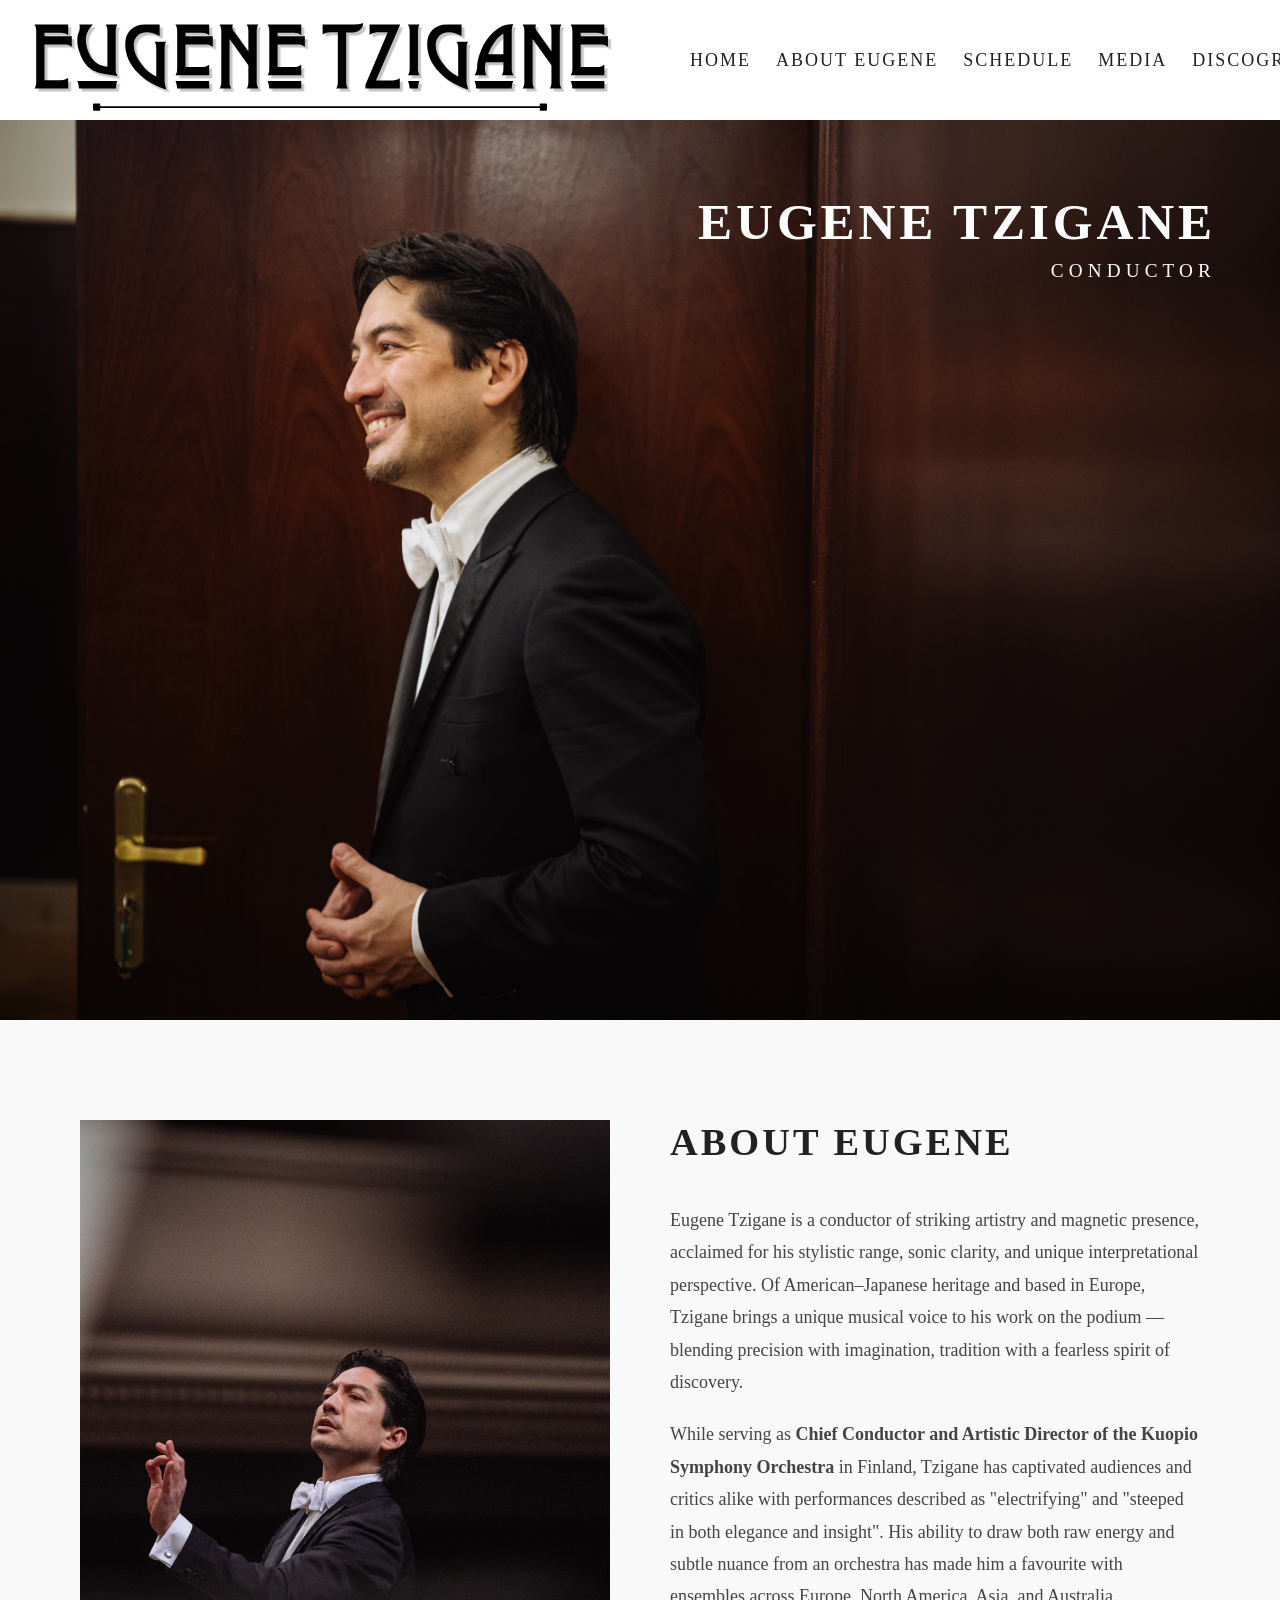
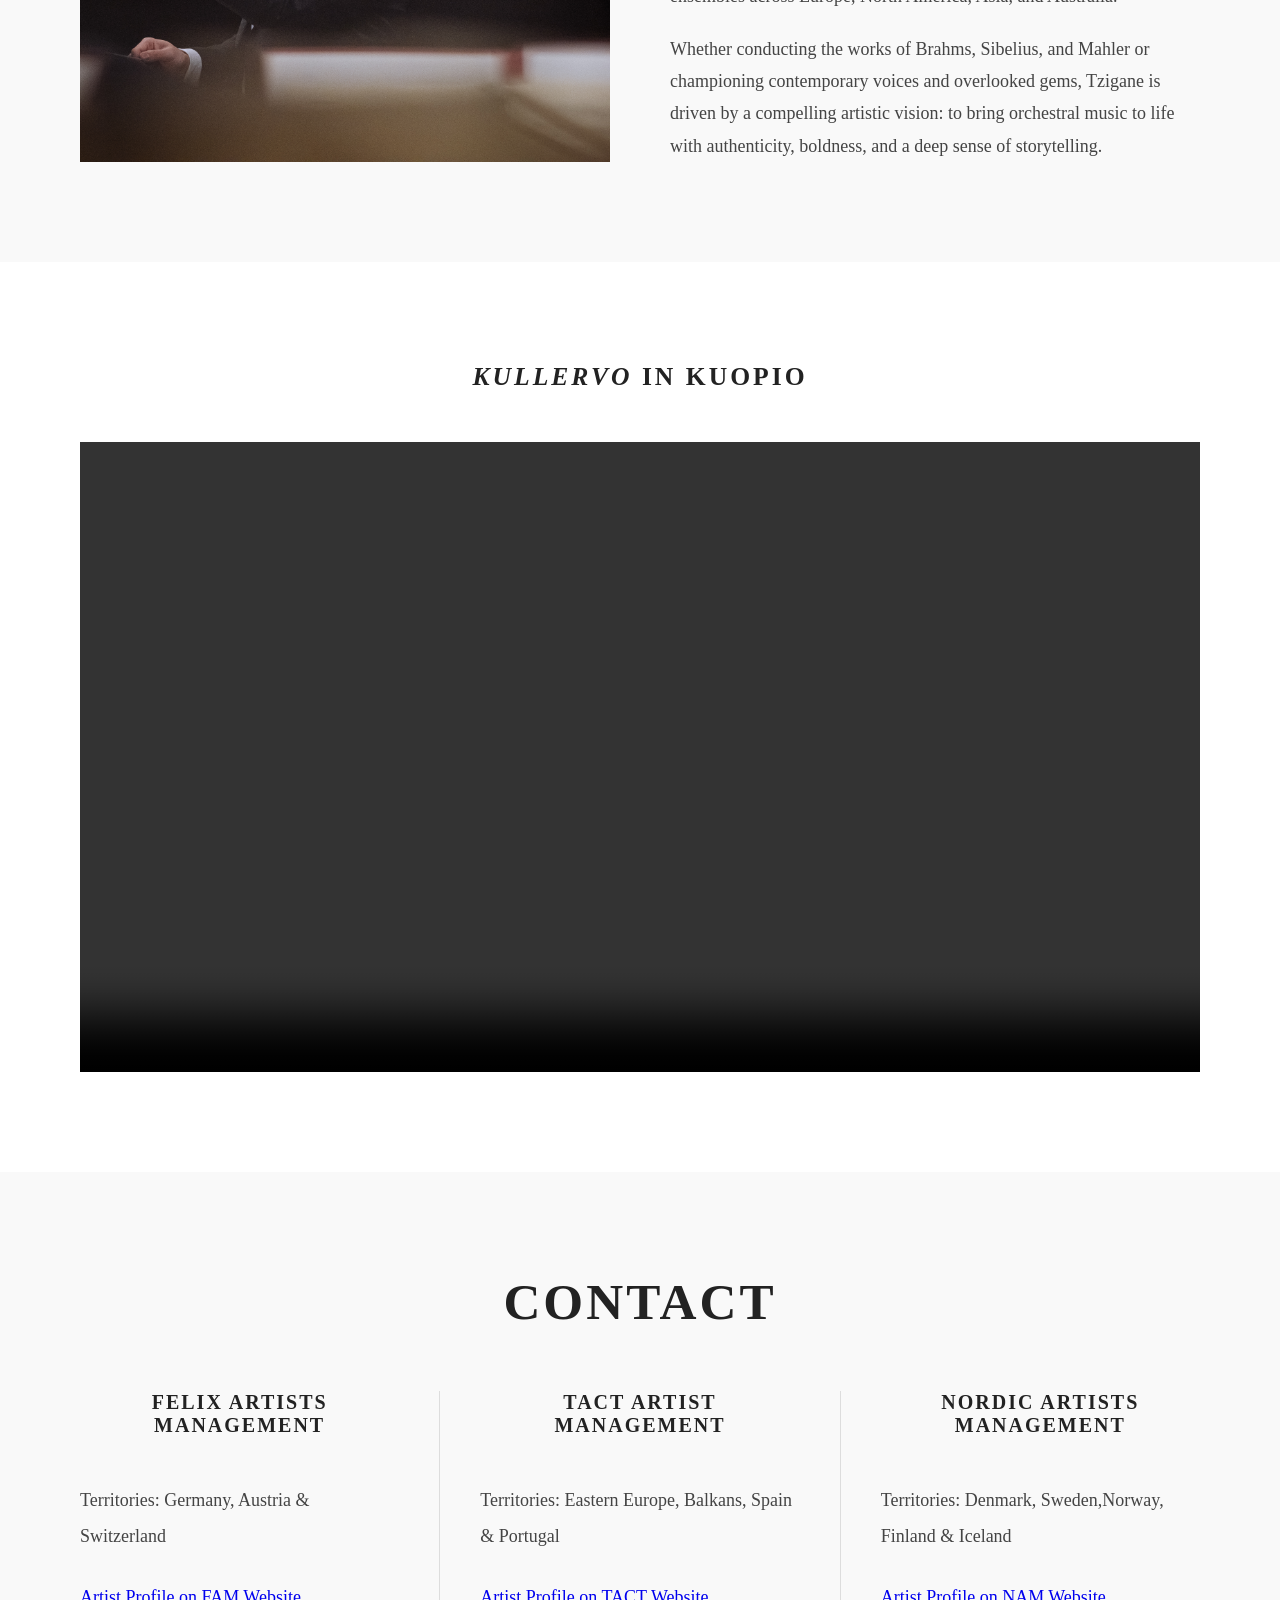
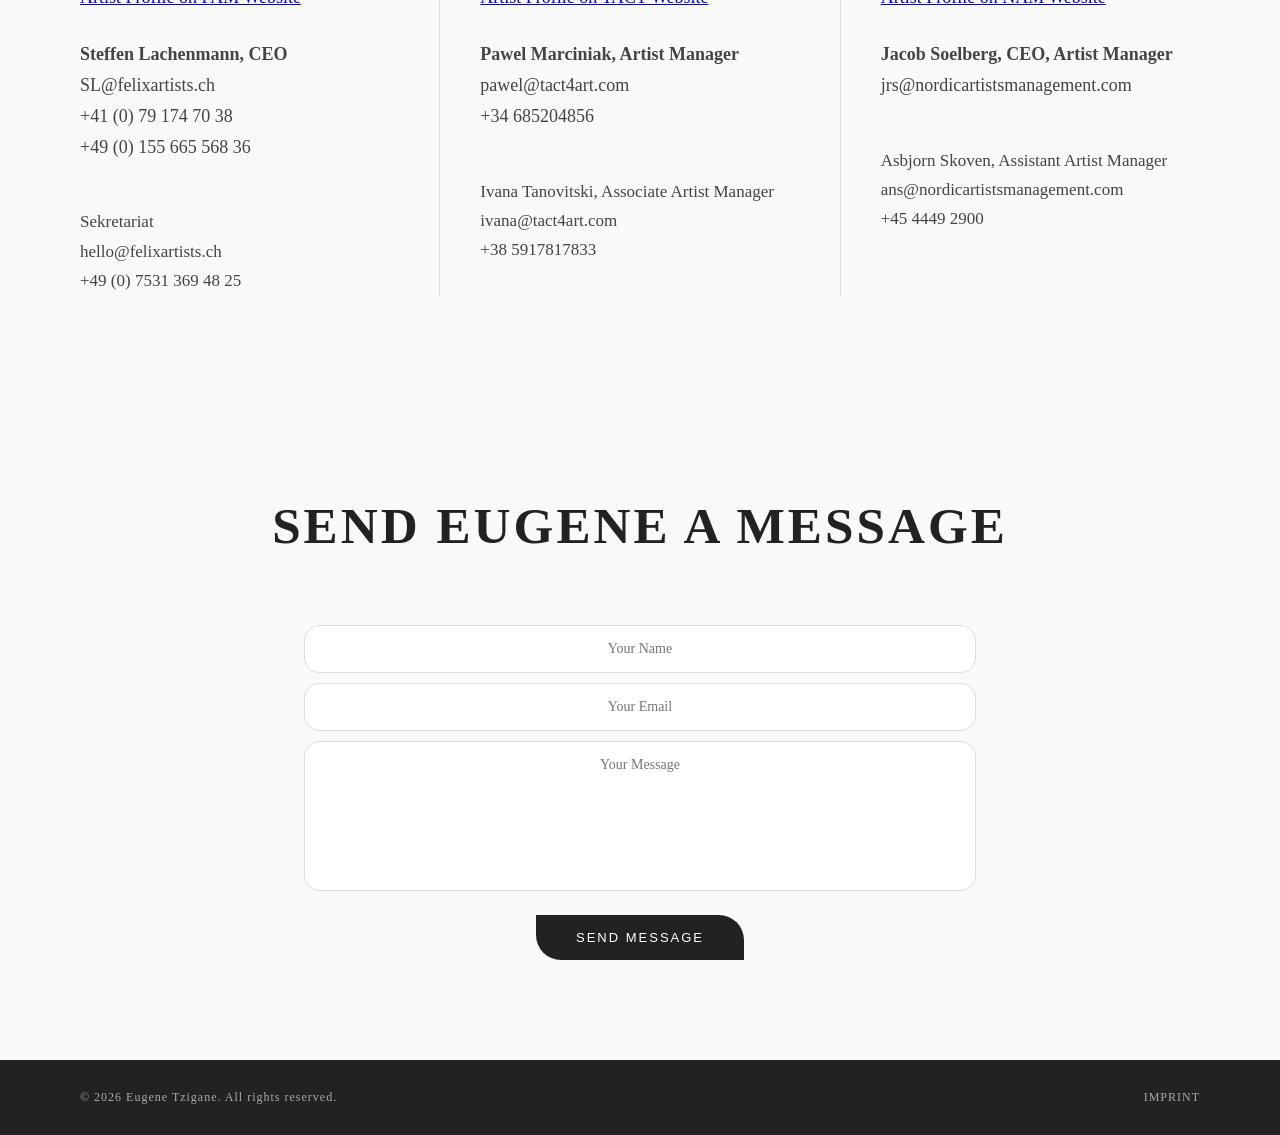
==== index.html @ a016947b "Initial version" ====
<!DOCTYPE html>
<html lang="en">
    <head>
        <meta charset="UTF-8"/>
        <meta name="viewport" content="width=device-width, initial-scale=1.0"/>
        <title>Eugene Tzigane | Conductor</title>
        <link rel="stylesheet" href="style.css"/>
    </head>

<body>

<!-- NAVIGATION -->
 <nav>
    <div class="nav-logo">
        <a href="index.html">
            <img src="images/logo.svg" alt="Eugene Tzigane Conductor"/>
        </a>
    </div>

    <button class="hamburger" aria-label="Open navigation menu">
        <span></span>
        <span></span>
        <span></span>
    </button>

    <ul class="nav-links">
        <li><a href="index.html">Home</a></li>
        <li><a href="about.html">About Eugene</a></li>
        <li><a href="schedule.html">Schedule</a></li>
        <li><a href="index.html#video">Media</a></li>
        <li><a href="discography.html">Discography</a></li>
        <li><a href="manifesto.html">Artist Manifesto</a></li>
        <li><a href="index.html#contact-info">Contact</a></li>
    </ul>
 </nav>

<!-- HERO SECTION -->
 <section id="hero">
    <div class="hero-overlay">
        <h1>Eugene Tzigane</h1>
        <p>Conductor</p>
    </div>
 </section>

<!-- BIO SECTION -->
 <section id="bio">
    <div class="bio-image">
        <img src="images/bio.jpg" alt="Eugene Tzigane conducting"/>
    </div>
    <div class="bio-text">
        <h2>About Eugene</h2>
        <p>
            Eugene Tzigane is a conductor of striking artistry and magnetic 
            presence, acclaimed for his stylistic range, sonic clarity, and 
            unique interpretational perspective. Of American–Japanese heritage 
            and based in Europe, Tzigane brings a unique musical voice to his 
            work on the podium — blending precision with imagination, tradition 
            with a fearless spirit of discovery.  
        </p>
        <p>
            While serving as <strong>Chief Conductor and Artistic Director of the 
            Kuopio Symphony Orchestra</strong> in Finland, Tzigane has captivated 
            audiences and critics alike with performances described as 
            "electrifying" and "steeped in both elegance and insight". His 
            ability to draw both raw energy and subtle nuance from an orchestra 
            has made him a favourite with ensembles across Europe, North America, 
            Asia, and Australia.   
        </p>
        <p>
            Whether conducting the works of Brahms, Sibelius, and Mahler or championing contemporary voices and overlooked gems, Tzigane is driven by a compelling artistic vision: to bring orchestral music to life with authenticity, boldness, and a deep sense of storytelling.
        </p>
    </div>
 </section>

<!-- VIDEO SECTION -->
 <section id="video">
    <h2><em>Kullervo</em> in Kuopio</h2>
    <div class="video-container">
       <video controls>
        <source src="./videos/concert.mp4" type="video/mp4">
       </video>
    </div>
 </section>

<!-- CONTACT SECTION -->
<section id="contact-info">
    <h1>Contact</h1>
    <div class="contacts-wrapper">

        <div class="management-column">
            <h3>Felix Artists Management</h3>
            <p>Territories: Germany, Austria &amp; Switzerland</p>
            <p><a href="https://lachenmann-music.com/biografie/eugene-tzigane/">Artist Profile on FAM Website</a></p>
            <div class="management-person">
                <p><strong>Steffen Lachenmann, CEO</strong></p>
                <p>SL@felixartists.ch</p>
                <p>+41 (0) 79 174 70 38</p>
                <p>+49 (0) 155 665 568 36</p>
            </div>
            <div class="management-person-assistant">
                <p>Sekretariat</p>
                <p>hello@felixartists.ch</p>
                <p>+49 (0) 7531 369 48 25</p>
            </div>
        </div>

        <div class="management-column">
            <h3>TACT Artist Management</h3>
            <p>Territories: Eastern Europe, Balkans, Spain &amp; Portugal</p>
            <p><a href="https://www.tact4art.com/profile_upcoming/Eugene-Tzigane">Artist Profile on TACT Website</a></p>
            <div class="management-person">
                <p><strong>Pawel Marciniak, Artist Manager</strong></p>
                <p>pawel@tact4art.com</p>
                <p>+34 685204856</p>
            </div>
            <div class="management-person-assistant">
                <p>Ivana Tanovitski, Associate Artist Manager</p>
                <p>ivana@tact4art.com</p>
                <p>+38 5917817833</p>
            </div>
        </div>

        <div class="management-column">
            <h3>Nordic Artists Management</h3>
            <p>Territories: Denmark, Sweden,Norway, Finland &amp; Iceland</p>
            <p><a href="https://www.nordicartistsmanagement.com/artists/conductors/eugene-tzigane-conductor">Artist Profile on NAM Website</a></p>
            <div class="management-person">
                <p><strong>Jacob Soelberg, CEO, Artist Manager</strong></p>
                <p>jrs@nordicartistsmanagement.com</p>
            </div>
            <div class="management-person-assistant">
                <p>Asbjorn Skoven, Assistant Artist Manager</p>
                <p>ans@nordicartistsmanagement.com</p>
                <p>+45 4449 2900</p>
            </div>
        </div>
    </div>
</section>

<section id="message">
    <h1>Send Eugene a message</h1>
    <div class="contact-form">
        <input type="text" placeholder="Your Name"/>
        <input type="email" placeholder="Your Email"/>
        <textarea placeholder="Your Message"></textarea>
    </div>
    <button type="submit">Send message</button>
 </section>

<!-- FOOTER -->
 <footer>
    <p>&copy; 2026 Eugene Tzigane. All rights reserved.</p>
    <a href="#">Imprint</a>
 </footer>


 <script src="script.js"></script>
</body>

</html>
---- style.css ----
/* -- RESET & BASE --*/
* {
    margin: 0;
    padding: 0;
    box-sizing: border-box;
}

html, body {
    overflow-x: hidden;
    max-width: 100%;
}

body {
    font-family: Georgia, serif;
    color: #222;
    padding-top: 120px;
    background-color: #f9f9f9;
}

/* -- NAVIGATION --*/
nav {
    display: flex;
    justify-content: space-between;
    align-items: center;
    padding: 40px 20px 40px 20px;
    background-color: #fff;
    position: fixed;
    top: 0;
    z-index: 100;
    min-width: 0;
    gap: 70px;
    height: 120px;
    min-height: 120px;
    width: 100%;
}

.nav-logo {
    flex-shrink: 0;
}

.nav-logo img {
    height: 120px;
    width: auto;
    display: block;
}

.nav-links {
   list-style: none;
   display: flex;
   gap: 25px; 
   flex-shrink: 0;
}

.nav-links a {
    text-decoration: none;
    color: #222;
    font-size: 18px;
    letter-spacing: 2px;
    text-transform: uppercase;
    white-space: nowrap;
}

.nav-links a:hover {
    color: #888;
}

.hamburger {
    display: none;
    flex-direction: column;
    justify-content: center;
    gap: 6px;
    background: none;
    border: none;
    cursor: pointer;
    padding: 0;
}

.hamburger span {
    display: block;
    width: 36px;
    height: 2px;
    background-color: #222;
    border-radius: 2px;
}


/*-- HERO --*/
#hero {
    width: 100%;
    height: 100vh;
    background-image: url('images/hero.jpg');
    background-size: cover;
    background-position: center;
    background-repeat: no-repeat;
    position: relative;
    overflow: hidden;
}

.hero-overlay {
    position: sticky;
    top: 8vh;
    margin-right: 5vw;
    color: #fff;
    text-align: end;
}

.hero-overlay h1 {
    font-size: 4vw;
    font-weight: bold;
    letter-spacing: 0.3vw;
    text-transform: uppercase;
    margin-bottom: 1vh;
}

.hero-overlay p {
    font-size: 1.5vw;
    letter-spacing: 0.4vw;
    text-transform: uppercase;
}

/*-- BIO SECTION --*/
#bio {
    display: flex;
    align-items: stretch;
    gap: 60px;
    padding: 100px 80px;
    background-color: #f9f9f9;
}

.bio-image {
    flex: 1;
    min-width: 0;
}

.bio-image img {
    width: 100%;
    max-width: 100%;
    height: 100%;
    display: block;
    object-fit: cover;
}

.bio-text {
    flex: 1;
    min-width: 0;
    display: flex;
    flex-direction: column;
    gap: 20px;
}

.bio-text h2 {
    font-size: 3vw;
    letter-spacing: 3px;
    text-transform: uppercase;
    color: #222;
    padding-bottom: 20px;
}

.bio-text p {
    font-size: 18px;
    line-height: 1.8;
    color: #444;
}


/* -- VIDEO SECTION --*/
#video {
    padding: 100px 80px;
    background-color: #fff;
    text-align: center;
}

#video h2 {
    font-size: 2vw;
    letter-spacing: 3px;
    text-transform: uppercase;
    color: #222;
    margin-bottom: 50px;
}

.video-container {
    position: relative;
    width: 100%;
    aspect-ratio: 16 / 9;
}

.video-container video {
    position: absolute;
    top: 0;
    left: 0;
    width: 100%;
    height: 100%;
    border: none;
}

/*-- MEDIA QUERIES --*/
@media (max-width: 900px) {
    .nav-links {
        display:none;
    }

    .nav-logo a {
        font-size: 14px;
    }
}

/*-- CONTACT SECTION --*/
#contact-info {
    padding: 100px 80px;
    background-color: #f9f9f9;
    text-align: center;
}

#contact-info h1 {
    font-size: 4vw;
    letter-spacing: 3px;
    text-transform: uppercase;
    color: #222;
    margin-bottom: 60px;
}

.contacts-wrapper {
    display: flex;
    justify-content: space-between;
    gap: 40px;
    text-align: left;
}


.management-column {
    flex: 1;
    display: flex;
    flex-direction: column;
    gap: 25px;
}

.management-column + .management-column {
    border-left: 1px solid #ddd;
    padding-left: 40px;
}

.management-column h3 {
    font-size: 20px;
    letter-spacing: 2px;
    text-transform: uppercase;
    color: #222;
    margin-bottom: 20px;
    text-align: center;
}

.management-column p {
    font-size: 18px;
    line-height: 2;
    color: #444;
}

.management-person {
    margin-bottom: 20px;
}

.management-person p {
    font-size: 18px;
    line-height: 1.6;
    color: #444;
    margin-bottom: 2px;
}

.management-person-assistant p {
    font-size: 17px;
    line-height: 1.6;
    color: #444;
    margin-bottom: 2px;
}



#message {
   padding: 100px 80px;
    background-color: #f9f9f9;
    text-align: center;
}

#message h1 {
   font-size: 4vw;
    letter-spacing: 3px;
    text-transform: uppercase;
    color: #222;
    margin-bottom: 60px; 
}

.contact-form {
    flex: 1;
}

.contact-form input,
.contact-form textarea {
    width: 60%;
    padding: 15px;
    font-size: 14px;
    font-family: Georgia, serif;
    border: 1px solid #ddd;
    background-color: #fff;
    color: #222;
    outline: none;
    text-align: center;
    border-radius:15px 15px 15px 15px;
    margin-top: 10px;
}

.contact-form textarea {
    height: 150px;
    resize: none;
}

#message button {
    align-self: center;
    padding: 15px 40px;
    background-color: #222;
    color: #fff;
    font-size: 13px;
    letter-spacing: 2px;
    text-transform: uppercase;
    border: none;
    cursor: pointer;
    border-radius: 0 25px 0 25px;
    margin-top: 20px;
}

#message button:hover {
    background-color: #444;
}



/*-- FOOTER --*/
footer {
    display: flex;
    justify-content: space-between;
    align-items: center;
    padding: 30px 80px;
    background-color: #222;
    color: #aaa;
    font-size: 12px;
    letter-spacing: 1px;
}

footer a {
    color: #aaa;
    text-decoration: none;
    text-transform: uppercase;
    letter-spacing: 1px;
}

footer a:hover {
    color: #fff;
}



/*-- ABOUT BIO --*/


#about-bio {
    background-color: #f9f9f9;
}

#page-header {
    font-size: 2vw;
    text-align: center;
    background-color: #f9f9f9;
    padding: 60px;
}

.bio-block {
    padding: 60px 80px;
    overflow:hidden;
}

.bio-block-text {
    width: 100%;
}

.bio-block-text h2 {
    font-size: 1.8vw;
    letter-spacing: 3px;
    text-transform: uppercase;
    color: #222;
    margin-bottom: 20px;
}

.bio-block-text p {
    font-size: 16px;
    line-height: 1.8;
    color: #444;
    margin-bottom: 15px;
}

.bio-block-image {
    width: 40%;
    float: right;
    margin: 0 0 30px 40px;
}

.bio-block-image img {
    width: 100%;
    height: auto;
    display: block;
    object-fit: contain;
}


.bio-block.reverse .bio-block-image {
    float: left;
    margin: 0 40px 30px 0;
}

/*-- AWARDS --*/
#awards {
    padding: 100px 80px;
    background-color: #fff;
    text-align: center;
}

#awards h2 {
    font-size: 2vw;
    letter-spacing: 3px;
    text-transform: uppercase;
    color: #222;
    margin-bottom: 60px;
}

.awards-wrapper {
    display: flex;
    justify-content: space-between;
    gap: 40px;
    text-align: left;
}

.awards-column {
    flex: 1;
    display: flex;
    flex-direction: column;
    gap: 25px;
}

.awards-column h3 {
    font-size: 13px;
    letter-spacing: 2px;
    text-transform: uppercase;
    color: #222;
    padding-bottom: 10px;
    border-bottom: 1px solid #222;
    margin-bottom: 5px;
}

.awards-column p {
    font-size: 14px;
    line-height: 1.8;
    color: #444;
}


/*-- RESPONSIVE --*/

/*-- LARGE DESKTOP (1440px and above) --*/

@media (min-width: 1440px) {
    .nav-links {
        gap: 40px;
    }

    .bio-block-text h2 {
        font-size: 2.5vw;
    }

    .bio-block-text p {
        font-size: 18px;
    }
}


/*-- TABLET (max 900px) --*/

@media (max-width: 900px) {

    .hamburger {
        display: flex;
        margin-left: auto;
    }

    .nav-links {
        display: none;
        position: absolute;
        top: 80px;
        left: 0;
        width: 100%;
        background-color: #fff;
        flex-direction: column;
        align-items: center;
        gap: 20px;
        padding: 30px 20px;
        border-top: 1px solid #ddd;
    }

    .nav-links.active {
        display: flex;
    }

    .nav-links a {
        font-size: 16px;
    }

    .nav-logo img {
        height: 60px;
    }

    nav {
        height: 80px;
        min-height: 80px;
        padding: 10px 20px;
    }
    
    /*index.html bio*/
    #bio {
        flex-direction: column;
    }
    
    .bio-image {
        min-height: 400px;
    }

    .bio-image img {
        width: 100%;
        height: auto;
    }

    .bio-text {
        padding: 40px;
    }

    /* about.-html bio blocks */
    .bio-block {
        padding: 40px;
    }

    .bio-block.reverse .bio-block-image {
        float: none;
        margin: 0 0 30px 0;
    }

    .bio-block-image {
        float: none;
        width: 100%;
        margin: 0 0 30px 0;
    }

    .bio-block-image img {
        width: 100%;
        height: auto;
    }


    .bio-block-text h2 {
        font-size: 3vw;
    }

    /* awards */
    .awards-wrapper {
        flex-direction: column;
    }

    /*contact */
    .contacts-wrapper {
        flex-direction: column;
    }

    .management-column + .management-column {
        border-left: none;
        border-top: 1px solid #ddd;
        padding-left: 0;
        padding-top: 40px;
    }
}

/*-- MOBILE (max480px) --*/

@media (max-width: 480px) {
    body {
    padding-top: 80px;  
    }

    nav {
        height: 80px;
        min-height: 80px;
        padding: 10px 15px;
        gap: 10px;
    }

    .nav-logo img {
        height: 60px;
    }

    #hero {
        background-size: contain;
        background-repeat: no-repeat;
        background-position: top center;
        height: 50vh;
    }

    /* about-html page header */
    #page-header {
        padding: 40px 20px;
    }

    #page-header h1 {
        font-size: 6vw;
    }

    /* index.html bio */
    #bio {
        display: flex;
        flex-direction: column;
        gap: 0;
        padding: 40px 0 40px;
        margin-top: -90px;
    }

    .bio-image {
        order: 2;
        min-height: auto;
        margin-bottom: 18px;
    }

    .bio-image img {
        width: 100%;
        height: auto;
        display: block;
    }

    .bio-text {
        display: contents;
    }

    .bio-text h2 {
        order: 1;
        font-size: 6vw;
        padding: 0 20px;
        margin-bottom: 25px;
        line-height: 1;
    }

    .bio-text p {
        order: 3;
        padding: 0 20px;
        font-size: 16px;
        line-height: 1.65;
        margin-bottom: 10px;
        margin-top: 10px;
    }

    /* about.html bio blocks */
    .bio-block {
        padding: 30px 20px;
    }

    .bio-block-text h2 {
        font-size: 5vw;
    }

    .bio-block-text p {
        font-size: 14px;
    }

    /* video */
    #video {
        padding: 60px 20px;
    }

    /* awards */
    #awards {
        padding: 60px 20px;
    }

    .awards-wrapper {
        flex-direction: column;
    }

    .awards-column h3 {
        font-size: 4vw;
    }


    /* contact */

    #contact-info {
        padding: 60px 20px;
    }

    #contact-info h1 {
        font-size: 6vw;
    }

    .management-column h3 {
        font-size: 4vw;
    }

    .management-person p {
        font-size: 14px;
    }
 
    /* footer */
    footer {
        flex-direction: column;
        text-align: center;
        gap: 10px;
        padding: 30px 20px;
    }
}
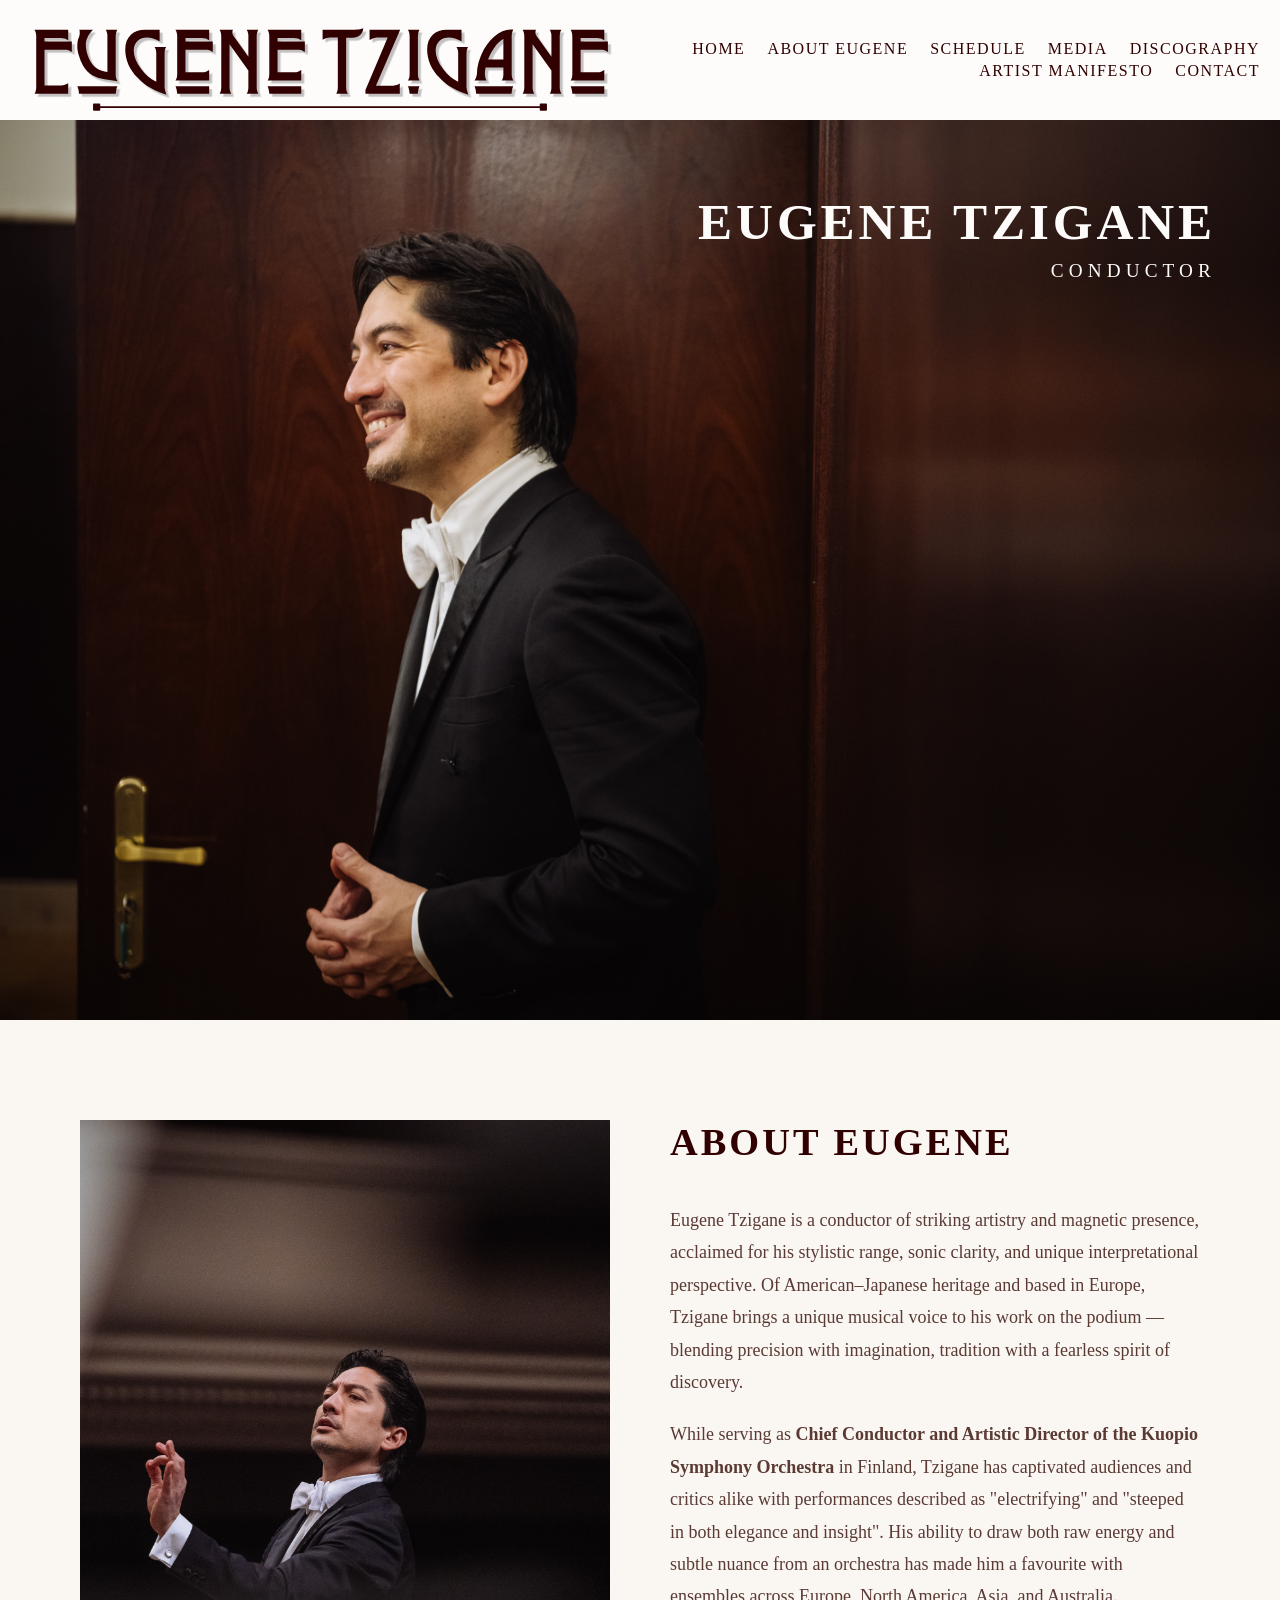
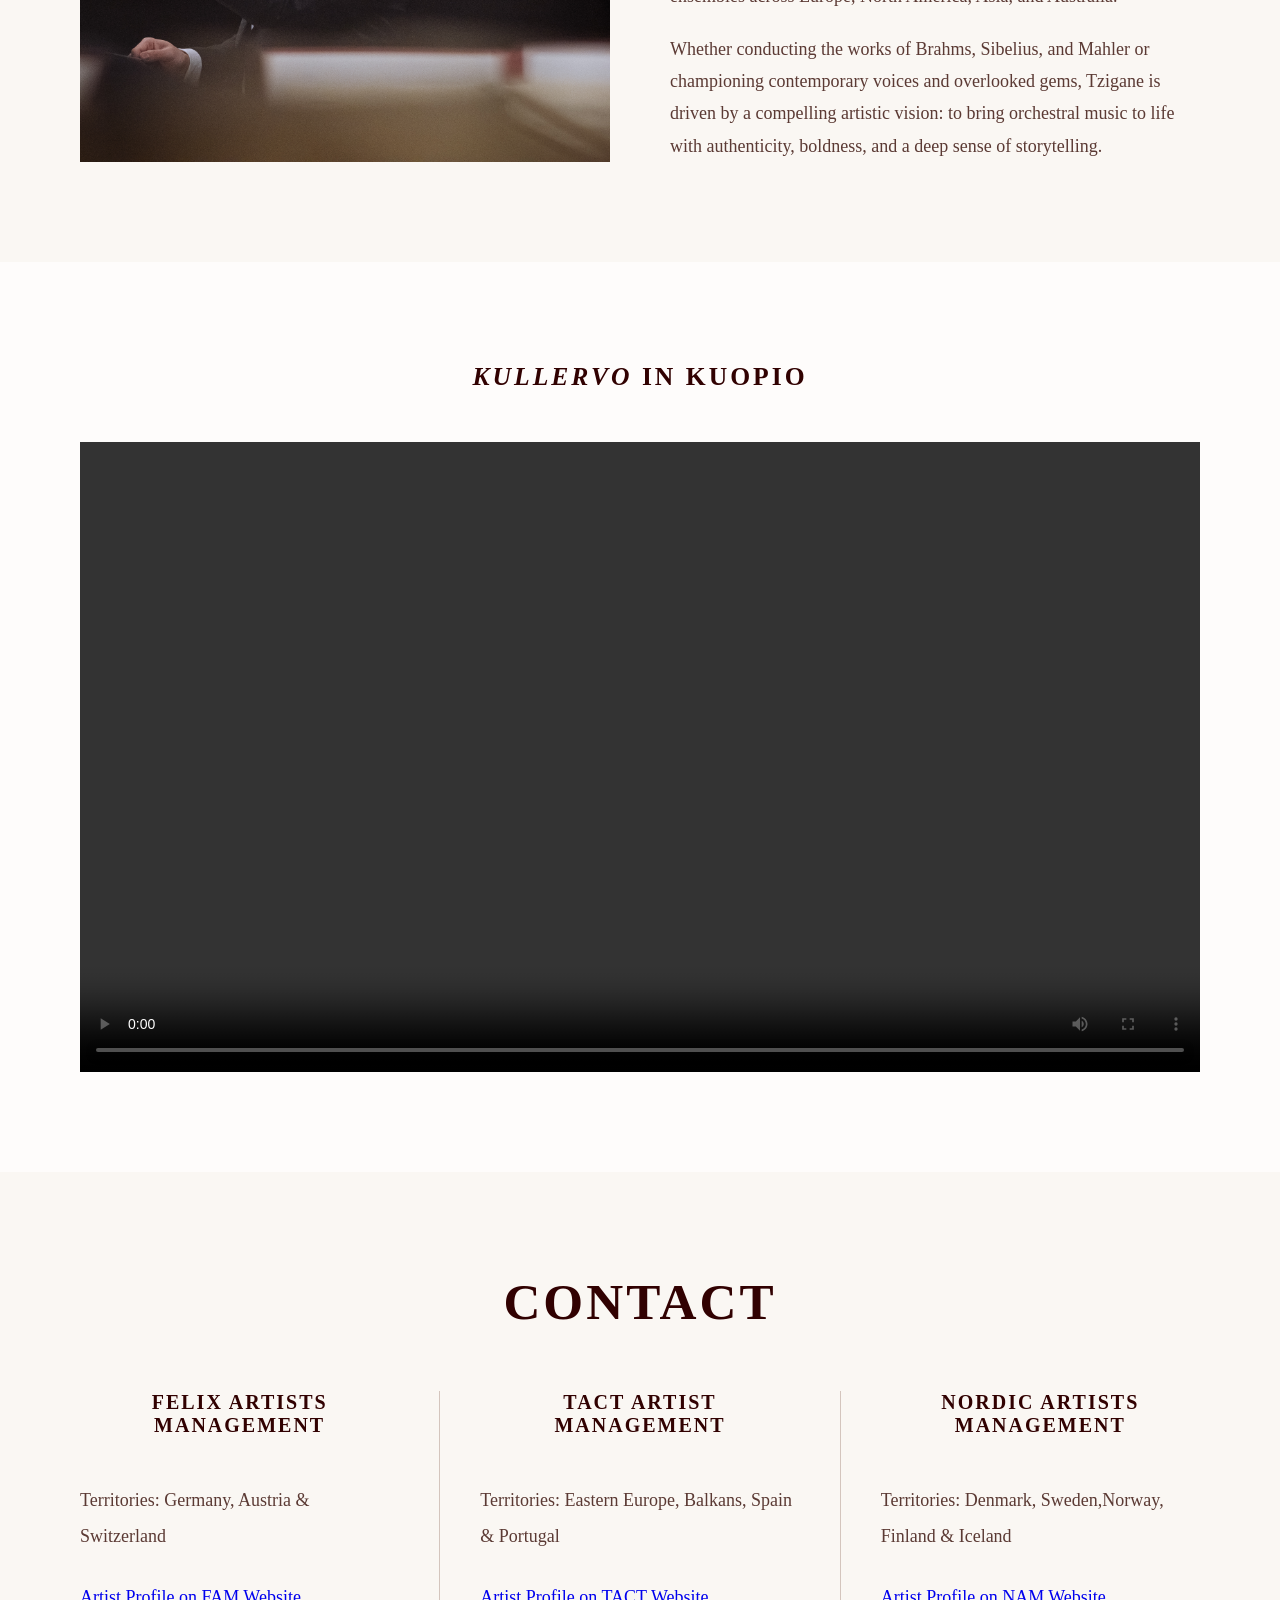
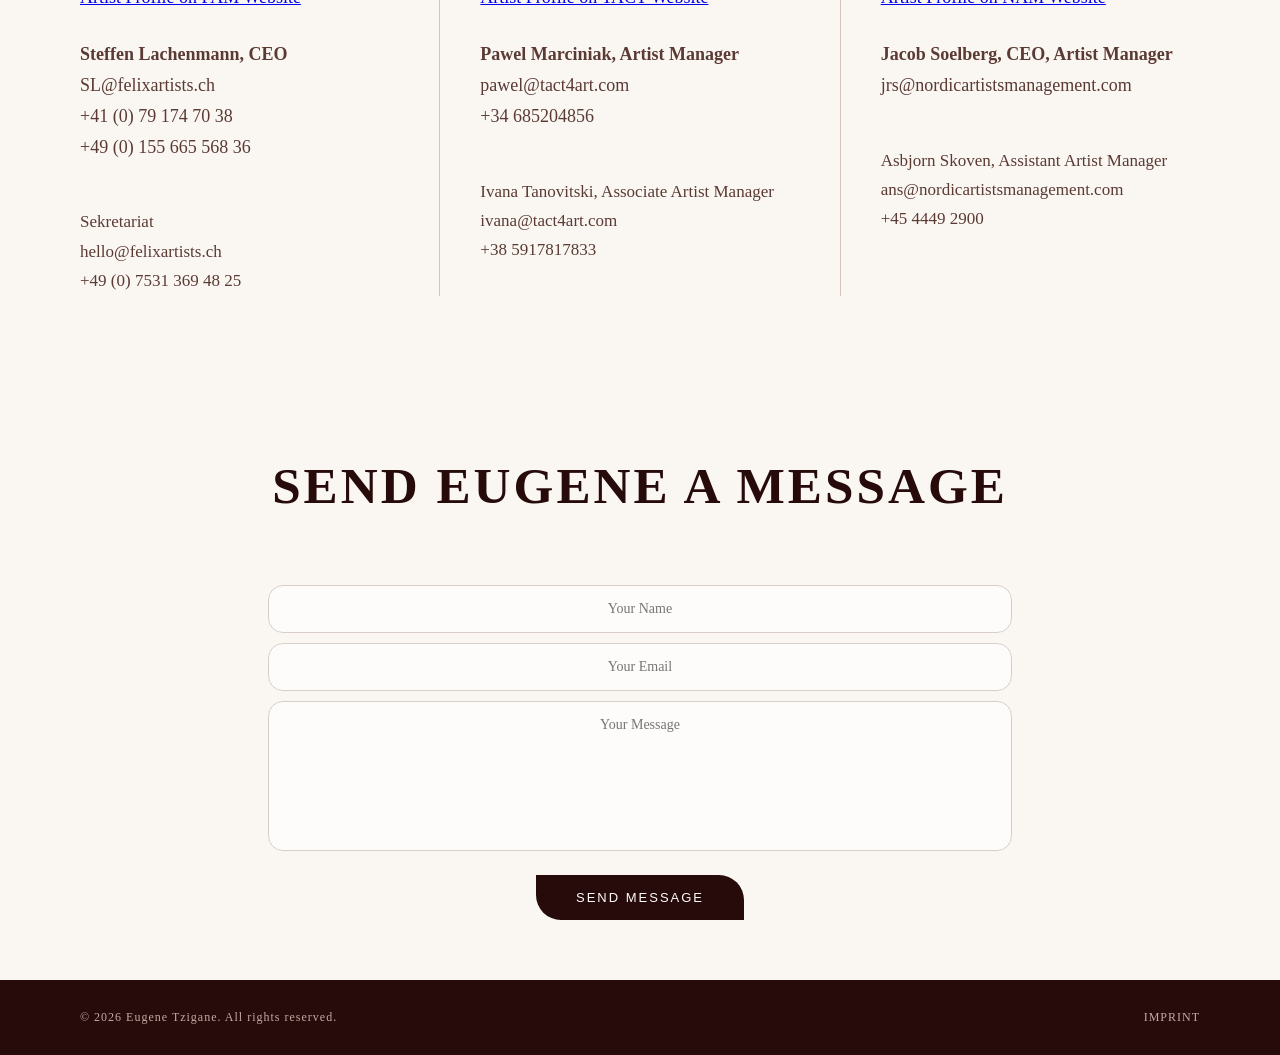
==== commit ca6e8336: "changed video title" ====
--- a/index.html
+++ b/index.html
@@ -77,7 +77,7 @@
     <h2><em>Kullervo</em> in Kuopio</h2>
     <div class="video-container">
        <video controls>
-        <source src="./videos/concert.mp4" type="video/mp4">
+        <source src="./videos/Kullervo.mp4" type="video/mp4">
        </video>
     </div>
  </section>
--- a/style.css
+++ b/style.css
@@ -12,9 +12,9 @@
 
 body {
     font-family: Georgia, serif;
-    color: #222;
+    color: #310101;
     padding-top: 120px;
-    background-color: #f9f9f9;
+    background-color: #faf7f3;
 }
 
 /* -- NAVIGATION --*/
@@ -23,7 +23,7 @@
     justify-content: space-between;
     align-items: center;
     padding: 40px 20px 40px 20px;
-    background-color: #fff;
+    background-color: #fefcfb;
     position: fixed;
     top: 0;
     z-index: 100;
@@ -48,12 +48,11 @@
    list-style: none;
    display: flex;
    gap: 25px; 
-   flex-shrink: 0;
 }
 
 .nav-links a {
     text-decoration: none;
-    color: #222;
+    color: #310101;
     font-size: 18px;
     letter-spacing: 2px;
     text-transform: uppercase;
@@ -61,26 +60,125 @@
 }
 
 .nav-links a:hover {
-    color: #888;
+    color: #a17d74;
 }
 
 .hamburger {
     display: none;
     flex-direction: column;
     justify-content: center;
-    gap: 6px;
+    gap: 7px;
     background: none;
     border: none;
     cursor: pointer;
-    padding: 0;
+    padding: 10px;
 }
 
 .hamburger span {
     display: block;
-    width: 36px;
-    height: 2px;
-    background-color: #222;
-    border-radius: 2px;
+    width: 40px;
+    height: 4px;
+    background-color: #310101;
+    border-radius: 999px;
+}
+
+.hamburger span:nth-child(2) {
+    width: 32px;
+    align-self: center;
+}
+
+/*-- MEDIA QUERIES for NAV--*/
+
+/* medium dektop: nav links wrap */
+@media (max-width: 1700px) and (min-width: 1173px) {
+    nav {
+        gap: 30px;
+        height: 120px;
+        min-height: 120px;
+        padding: 20px 20px;
+    }
+    
+    .nav-links {
+        flex-wrap: wrap;
+        justify-content: flex-end;
+        align-content: center;
+        row-gap: 4px;
+        column-gap: 22px;
+        max-width: 850px;
+    }  
+
+    .nav-links a {
+        font-size: 16px;
+        letter-spacing: 1.5px;
+    }
+}
+
+/* nav only: hamburger starst earlier */
+@media (max-width: 1172px) {
+    .hamburger {
+        display: flex;
+        margin-left: auto;
+    }
+    
+    .nav-links {
+        display: none;
+        position: absolute;
+        top: 120px;
+        left: 0;
+        width: 100%;
+        background-color: #fefcfb;
+        flex-direction: column;
+        align-items: center;
+        gap: 20px;
+        padding: 30px 20px;
+        border-top: 1px solid #d8cec7;
+    }
+
+    .nav-links.active {
+        display: flex;
+    }
+
+    .nav-links a {
+        font-size: 16px;
+    }
+}
+
+@media (max-width: 1172px) and (min-width: 901px) {
+    .hamburger {
+        gap: 14px;
+        padding: 0;
+    }
+
+    .hamburger span {
+        width: 80px;
+        height: 8px;
+    }
+
+    .hamburger span:nth-child(2) {
+        width: 64px;
+    }
+}
+
+/* tablet: smaller nav height */
+@media (max-width: 900px) {
+
+    body {
+        padding-top: 80px;
+    }
+
+    nav {
+        height: 80px;
+        min-height: 80px;
+        padding: 10px 20px;
+    }
+
+    .nav-logo img {
+        height: 60px;
+    }
+
+    .nav-links {
+        top: 80px;
+    }
 }
 
 
@@ -100,7 +198,7 @@
     position: sticky;
     top: 8vh;
     margin-right: 5vw;
-    color: #fff;
+    color: #fefcfb;
     text-align: end;
 }
 
@@ -118,13 +216,13 @@
     text-transform: uppercase;
 }
 
-/*-- BIO SECTION --*/
+/*--  HOME BIO --*/
 #bio {
     display: flex;
     align-items: stretch;
     gap: 60px;
     padding: 100px 80px;
-    background-color: #f9f9f9;
+    background-color: #faf7f3;
 }
 
 .bio-image {
@@ -152,21 +250,21 @@
     font-size: 3vw;
     letter-spacing: 3px;
     text-transform: uppercase;
-    color: #222;
+    color: #310101;
     padding-bottom: 20px;
 }
 
 .bio-text p {
     font-size: 18px;
     line-height: 1.8;
-    color: #444;
-}
-
-
-/* -- VIDEO SECTION --*/
+    color: #5b3a34;
+}
+
+
+/* -- HOME VIDEO --*/
 #video {
     padding: 100px 80px;
-    background-color: #fff;
+    background-color: #fefcfb;
     text-align: center;
 }
 
@@ -174,7 +272,7 @@
     font-size: 2vw;
     letter-spacing: 3px;
     text-transform: uppercase;
-    color: #222;
+    color: #310101;
     margin-bottom: 50px;
 }
 
@@ -193,21 +291,12 @@
     border: none;
 }
 
-/*-- MEDIA QUERIES --*/
-@media (max-width: 900px) {
-    .nav-links {
-        display:none;
-    }
-
-    .nav-logo a {
-        font-size: 14px;
-    }
-}
-
-/*-- CONTACT SECTION --*/
+
+
+/*-- CONTACT --*/
 #contact-info {
     padding: 100px 80px;
-    background-color: #f9f9f9;
+    background-color: #faf7f3;
     text-align: center;
 }
 
@@ -215,7 +304,7 @@
     font-size: 4vw;
     letter-spacing: 3px;
     text-transform: uppercase;
-    color: #222;
+    color: #310101;
     margin-bottom: 60px;
 }
 
@@ -235,7 +324,7 @@
 }
 
 .management-column + .management-column {
-    border-left: 1px solid #ddd;
+    border-left: 1px solid #d4c5bd;
     padding-left: 40px;
 }
 
@@ -243,7 +332,7 @@
     font-size: 20px;
     letter-spacing: 2px;
     text-transform: uppercase;
-    color: #222;
+    color: #310101;
     margin-bottom: 20px;
     text-align: center;
 }
@@ -251,7 +340,7 @@
 .management-column p {
     font-size: 18px;
     line-height: 2;
-    color: #444;
+    color: #5b3a34;
 }
 
 .management-person {
@@ -261,22 +350,22 @@
 .management-person p {
     font-size: 18px;
     line-height: 1.6;
-    color: #444;
+    color: #5b3a34;
     margin-bottom: 2px;
 }
 
 .management-person-assistant p {
     font-size: 17px;
     line-height: 1.6;
-    color: #444;
+    color: #5b3a34;
     margin-bottom: 2px;
 }
 
 
 
 #message {
-   padding: 100px 80px;
-    background-color: #f9f9f9;
+   padding: 60px 20px;
+    background-color: #faf7f3;
     text-align: center;
 }
 
@@ -284,7 +373,7 @@
    font-size: 4vw;
     letter-spacing: 3px;
     text-transform: uppercase;
-    color: #222;
+    color: #270b0b;
     margin-bottom: 60px; 
 }
 
@@ -298,9 +387,9 @@
     padding: 15px;
     font-size: 14px;
     font-family: Georgia, serif;
-    border: 1px solid #ddd;
-    background-color: #fff;
-    color: #222;
+    border: 1px solid #d8cec7;
+    background-color: #fefcfb;
+    color: #310101;
     outline: none;
     text-align: center;
     border-radius:15px 15px 15px 15px;
@@ -315,8 +404,8 @@
 #message button {
     align-self: center;
     padding: 15px 40px;
-    background-color: #222;
-    color: #fff;
+    background-color: #270b0b;
+    color: #fefcfb;
     font-size: 13px;
     letter-spacing: 2px;
     text-transform: uppercase;
@@ -327,7 +416,7 @@
 }
 
 #message button:hover {
-    background-color: #444;
+    background-color: #5b3a34;
 }
 
 
@@ -338,42 +427,50 @@
     justify-content: space-between;
     align-items: center;
     padding: 30px 80px;
-    background-color: #222;
-    color: #aaa;
+    background-color: #270b0b;
+    color: #c2aaa3;
     font-size: 12px;
     letter-spacing: 1px;
 }
 
 footer a {
-    color: #aaa;
+    color: #c2aaa3;
     text-decoration: none;
     text-transform: uppercase;
     letter-spacing: 1px;
 }
 
 footer a:hover {
-    color: #fff;
-}
-
-
-
-/*-- ABOUT BIO --*/
-
+    color: #fefcfb;
+}
+
+
+
+/*-- ABOUT PAGE --*/
 
 #about-bio {
-    background-color: #f9f9f9;
+    background-color: #faf7f3;
 }
 
 #page-header {
+    justify-content: center;
     font-size: 2vw;
     text-align: center;
-    background-color: #f9f9f9;
+    background-color: #faf7f3;
     padding: 60px;
+    border-bottom: 1px solid #d8cec7;
+    width: 60%;
+    margin: 0 auto;
 }
 
 .bio-block {
     padding: 60px 80px;
     overflow:hidden;
+    background-color: #faf7f3;
+}
+
+.bio-block.reverse {
+    background-color: #fefcfb;
 }
 
 .bio-block-text {
@@ -384,14 +481,14 @@
     font-size: 1.8vw;
     letter-spacing: 3px;
     text-transform: uppercase;
-    color: #222;
+    color: #310101;
     margin-bottom: 20px;
 }
 
 .bio-block-text p {
     font-size: 16px;
     line-height: 1.8;
-    color: #444;
+    color: #5b3a34;
     margin-bottom: 15px;
 }
 
@@ -415,9 +512,10 @@
 }
 
 /*-- AWARDS --*/
+
 #awards {
     padding: 100px 80px;
-    background-color: #fff;
+    background-color: #faf7f3;
     text-align: center;
 }
 
@@ -425,7 +523,7 @@
     font-size: 2vw;
     letter-spacing: 3px;
     text-transform: uppercase;
-    color: #222;
+    color: #310101;
     margin-bottom: 60px;
 }
 
@@ -447,27 +545,162 @@
     font-size: 13px;
     letter-spacing: 2px;
     text-transform: uppercase;
-    color: #222;
+    color: #310101;
     padding-bottom: 10px;
-    border-bottom: 1px solid #222;
+    border-bottom: 1px solid #310101;
     margin-bottom: 5px;
 }
 
 .awards-column p {
     font-size: 14px;
     line-height: 1.8;
-    color: #444;
-}
-
+    color: #5b3a34;
+}
+
+/* -- SCHEDULE PAGE --*/
+
+#schedule-page {
+    max-width: 1000px;
+    margin: 0 auto;
+    padding: 40px 80px 100px;
+    background-color: #faf7f3;
+}
+
+.schedule-item {
+    display: grid;
+    grid-template-columns: 90px 1fr;
+    gap: 50px;
+    padding: 50px 0;
+    border-bottom: 1px solid #d4c5bd;
+}
+
+.schedule-date {
+    text-align: center;
+    text-transform: uppercase;
+    letter-spacing: 2px;
+}
+
+.schedule-month {
+    display: block;
+    font-size: 14px;
+    color: #8b6b63;
+    margin-bottom: 5px;
+}
+
+.schedule-day {
+    display: block;
+    font-size: 42px;
+    line-height: 1;
+    color: #310101;
+}
+
+.schedule-details h2 {
+    font-size: 28px;
+    letter-spacing: 2px;
+    font-weight: 300;
+    text-transform: uppercase;
+    color: #310101;
+    margin-bottom: 15px;
+    line-height: 1.4;
+}
+
+.highlight-title {
+    font-weight: 700;
+}
+
+.schedule-content {
+    max-width: 700px;
+}
+
+.schedule-meta {
+    font-size: 15px;
+    color: #8b6b63;
+    margin-bottom: 35px;
+    line-height: 1.6;
+}
+
+.schedule-programme {
+    display: flex;
+    flex-direction: column;
+    gap: 25px;
+    margin-bottom: 35px;
+}
+
+.schedule-programme hr {
+    border: none;
+    border-top: 1px solid #8b6b63;
+    margin: 25px 0;
+}
+
+.programme-work {
+    display: flex;
+    flex-direction: column;
+    gap: 5px;
+}
+
+.composer {
+    font-size: 15px;
+    font-weight: bold;
+    letter-spacing: 1px;
+    text-transform: uppercase;
+    color: #310101;
+}
+
+.piece {
+    font-size: 17px;
+    line-height: 1.7;
+    color: #5b3a34;
+}
+
+.schedule-performers p {
+    font-size: 16px;
+    line-height: 1.7;
+    font-style: italic;
+    font-weight: bolder;
+    color: #310101;
+}
+
+.schedule-button {
+        display: inline-block;
+        margin-top: 10px;
+        padding: 14px 28px;
+        background-color: #310101;
+        color: #fefcfb;
+        text-decoration: none;
+        text-transform: uppercase;
+        letter-spacing: 2px;
+        font-size: 12px;
+        border-radius: 0 20px 0 20px;
+        transition: background-color 0.3s ease;
+    }
+
+    .schedule-button:hover {
+        background-color: #5b3a34;
+    }
+
+.masterclass-dates {
+    display: flex;
+    flex-direction: column;
+    align-items: center;
+    gap: 10px;
+}
+
+.masterclass-date-block {
+    display: flex;
+    flex-direction: column;
+    align-items: center;
+}
+
+.date-separator {
+    font-size: 18px;
+    color: #8b6b63;
+}
 
 /*-- RESPONSIVE --*/
 
 /*-- LARGE DESKTOP (1440px and above) --*/
 
 @media (min-width: 1440px) {
-    .nav-links {
-        gap: 40px;
-    }
 
     .bio-block-text h2 {
         font-size: 2.5vw;
@@ -482,43 +715,6 @@
 /*-- TABLET (max 900px) --*/
 
 @media (max-width: 900px) {
-
-    .hamburger {
-        display: flex;
-        margin-left: auto;
-    }
-
-    .nav-links {
-        display: none;
-        position: absolute;
-        top: 80px;
-        left: 0;
-        width: 100%;
-        background-color: #fff;
-        flex-direction: column;
-        align-items: center;
-        gap: 20px;
-        padding: 30px 20px;
-        border-top: 1px solid #ddd;
-    }
-
-    .nav-links.active {
-        display: flex;
-    }
-
-    .nav-links a {
-        font-size: 16px;
-    }
-
-    .nav-logo img {
-        height: 60px;
-    }
-
-    nav {
-        height: 80px;
-        min-height: 80px;
-        padding: 10px 20px;
-    }
     
     /*index.html bio*/
     #bio {
@@ -621,7 +817,7 @@
         display: flex;
         flex-direction: column;
         gap: 0;
-        padding: 40px 0 40px;
+        padding: 10px 0 40px;
         margin-top: -90px;
     }
 
@@ -707,6 +903,59 @@
     .management-person p {
         font-size: 14px;
     }
+
+    .contact-form {
+    width: 100%;
+    }
+
+    .contact-form input,
+    .contact-form textarea {
+        width: 100%;
+        font-size: 16px;
+    }
+
+    /* schedule */
+
+    #schedule-page {
+        padding: 60px 20px;
+    }
+
+    .schedule-item {
+        grid-template-columns: 1fr;
+        gap: 20px;
+        padding: 40px 0;
+    }
+
+    .schedule-date {
+        text-align: center;
+    }
+
+    .schedule-day {
+        font-size: 34px;
+    }
+
+    .schedule-details h2 {
+        font-size: 22px;
+        line-height: 1.3;
+    }
+
+    .schedule-meta {
+        font-size: 14px;
+        margin-bottom: 25px;
+    }
+
+    .composer {
+        font-size: 14px;
+    }
+
+    .piece,
+    .schedule-performers p {
+        font-size: 15px;
+    }
+
+
+
+
  
     /* footer */
     footer {
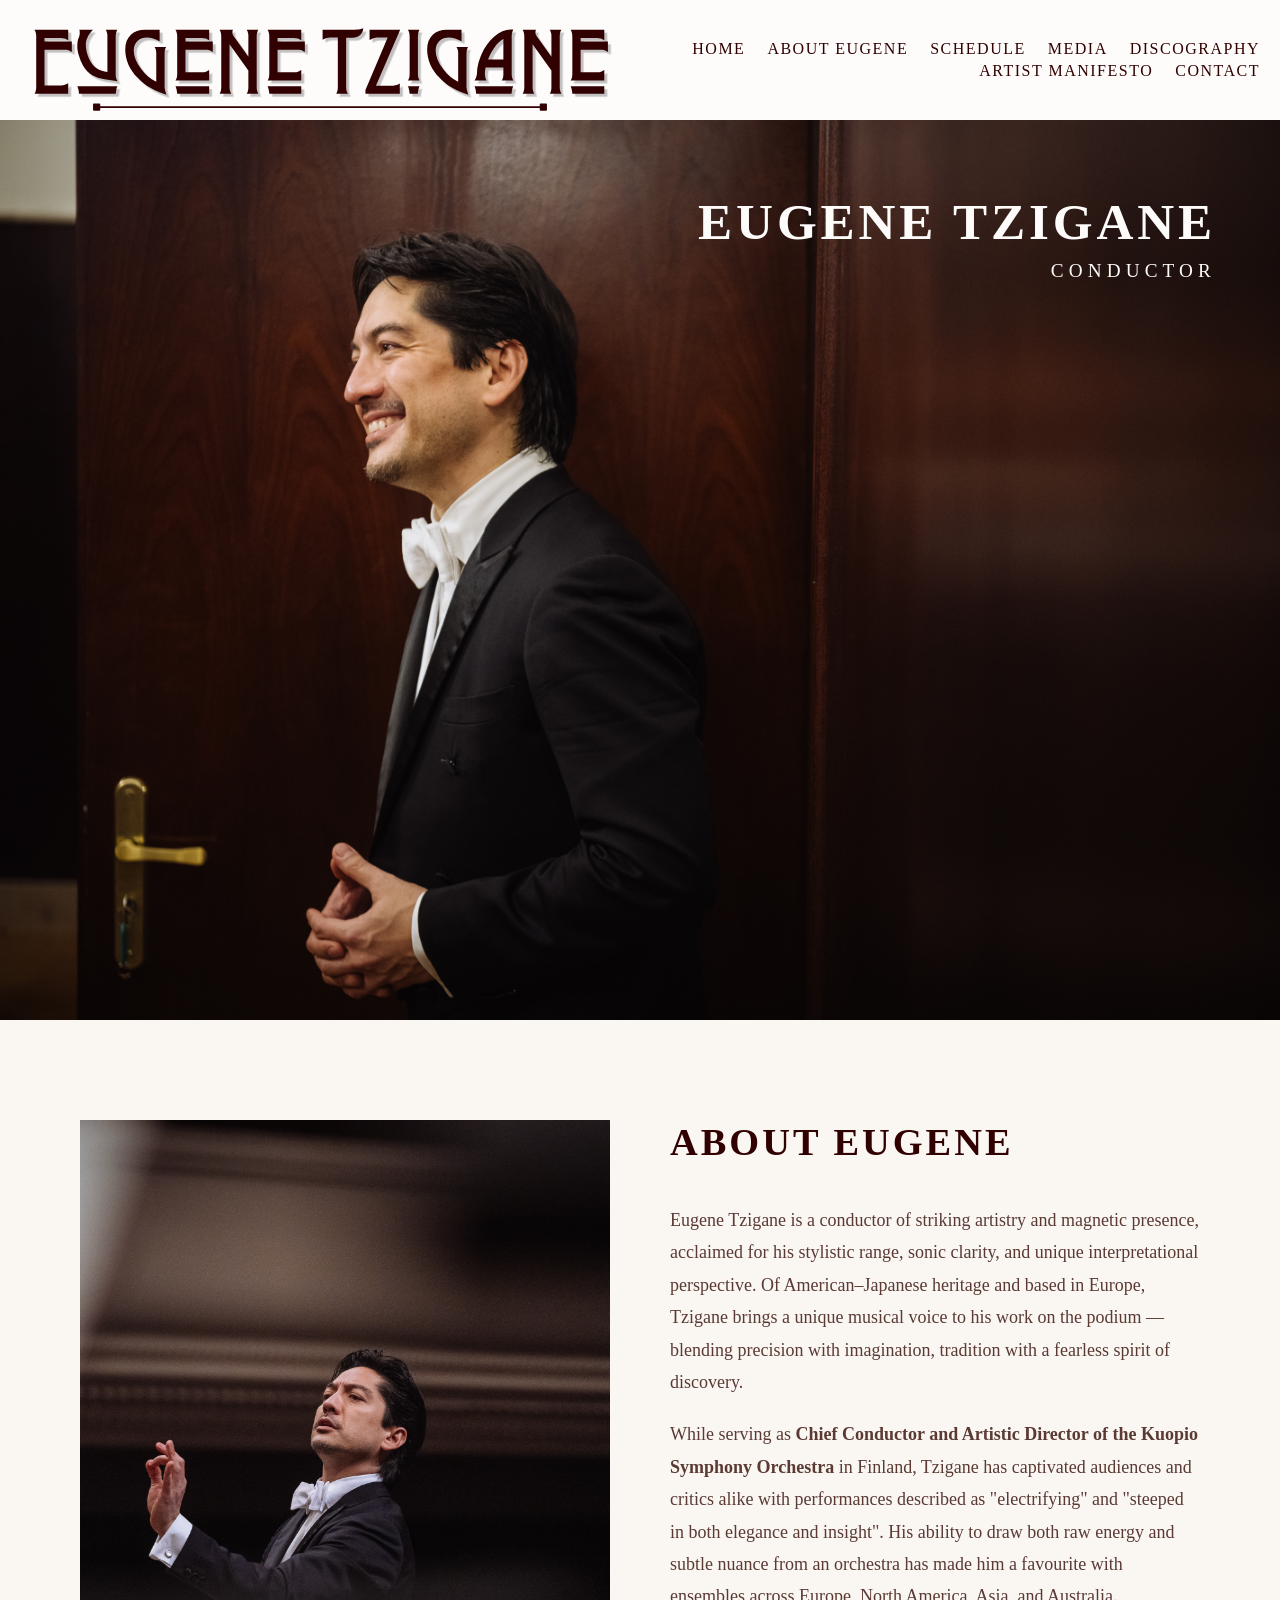
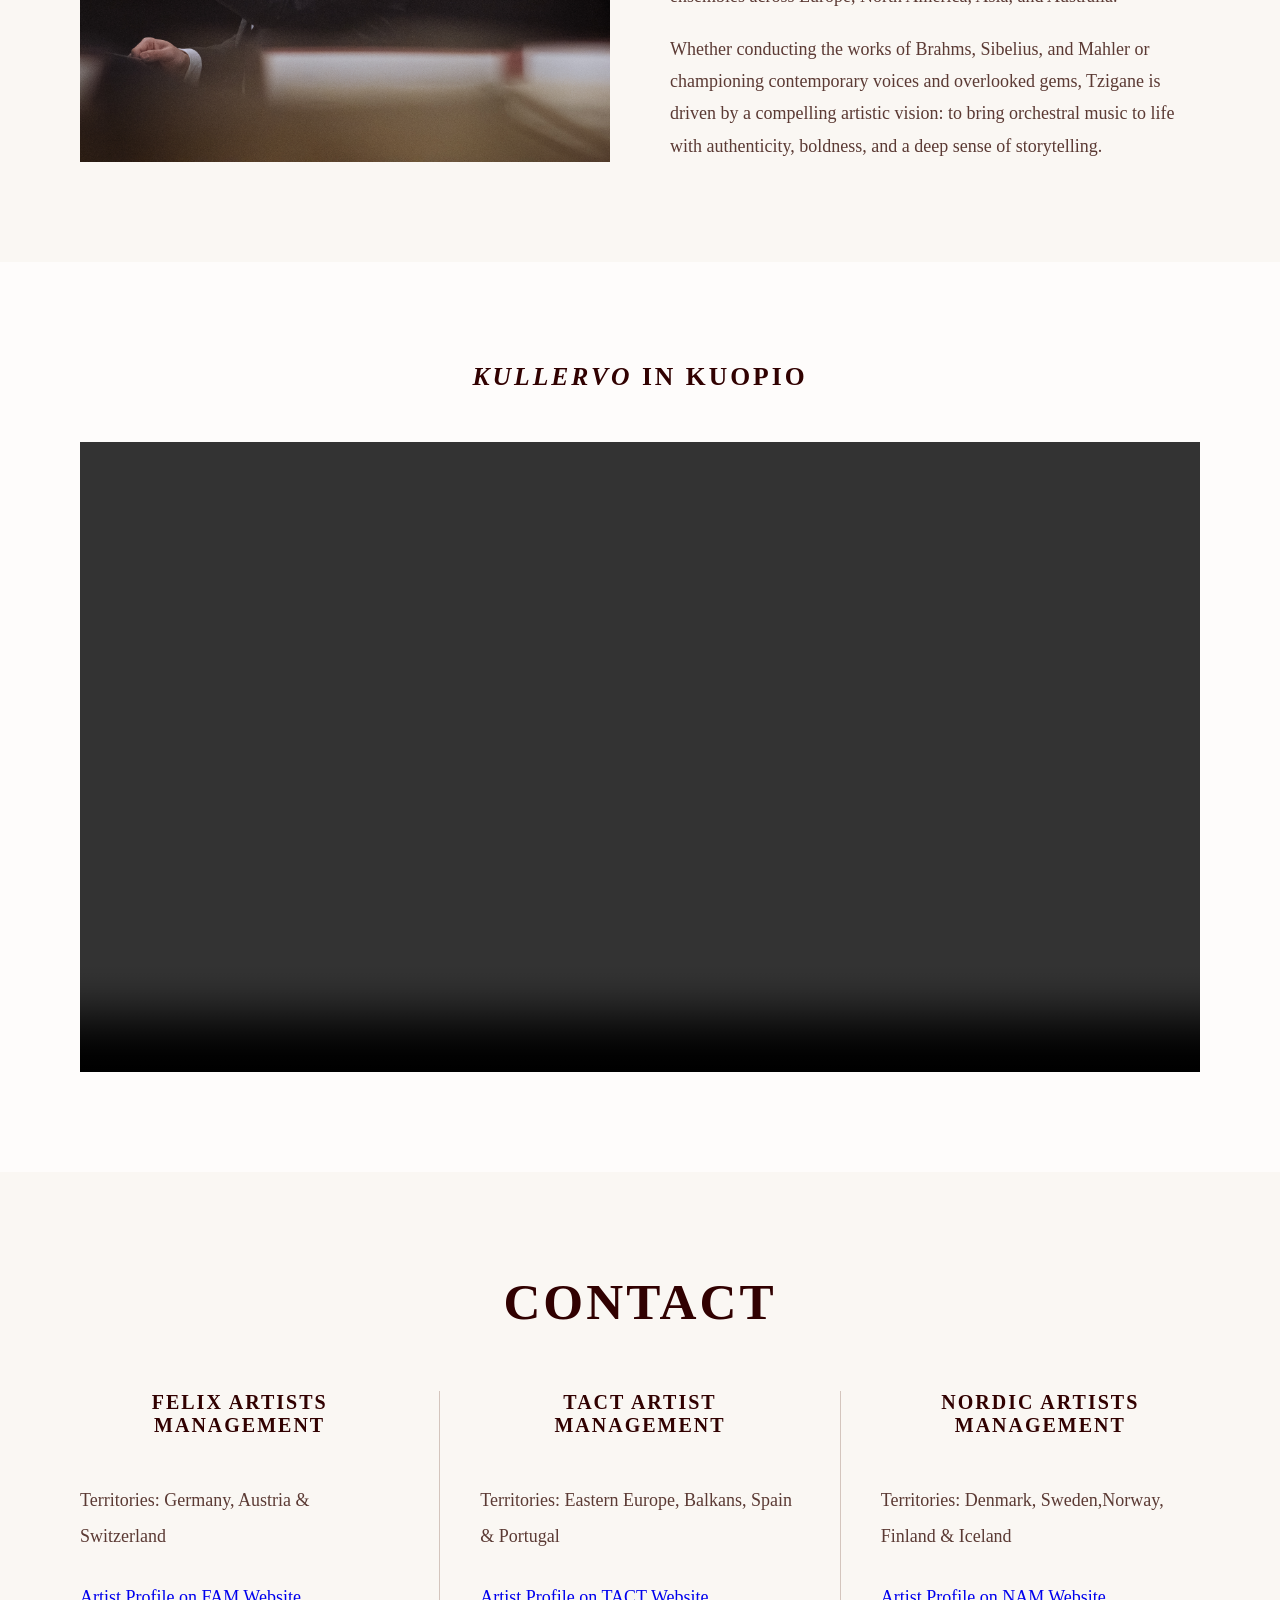
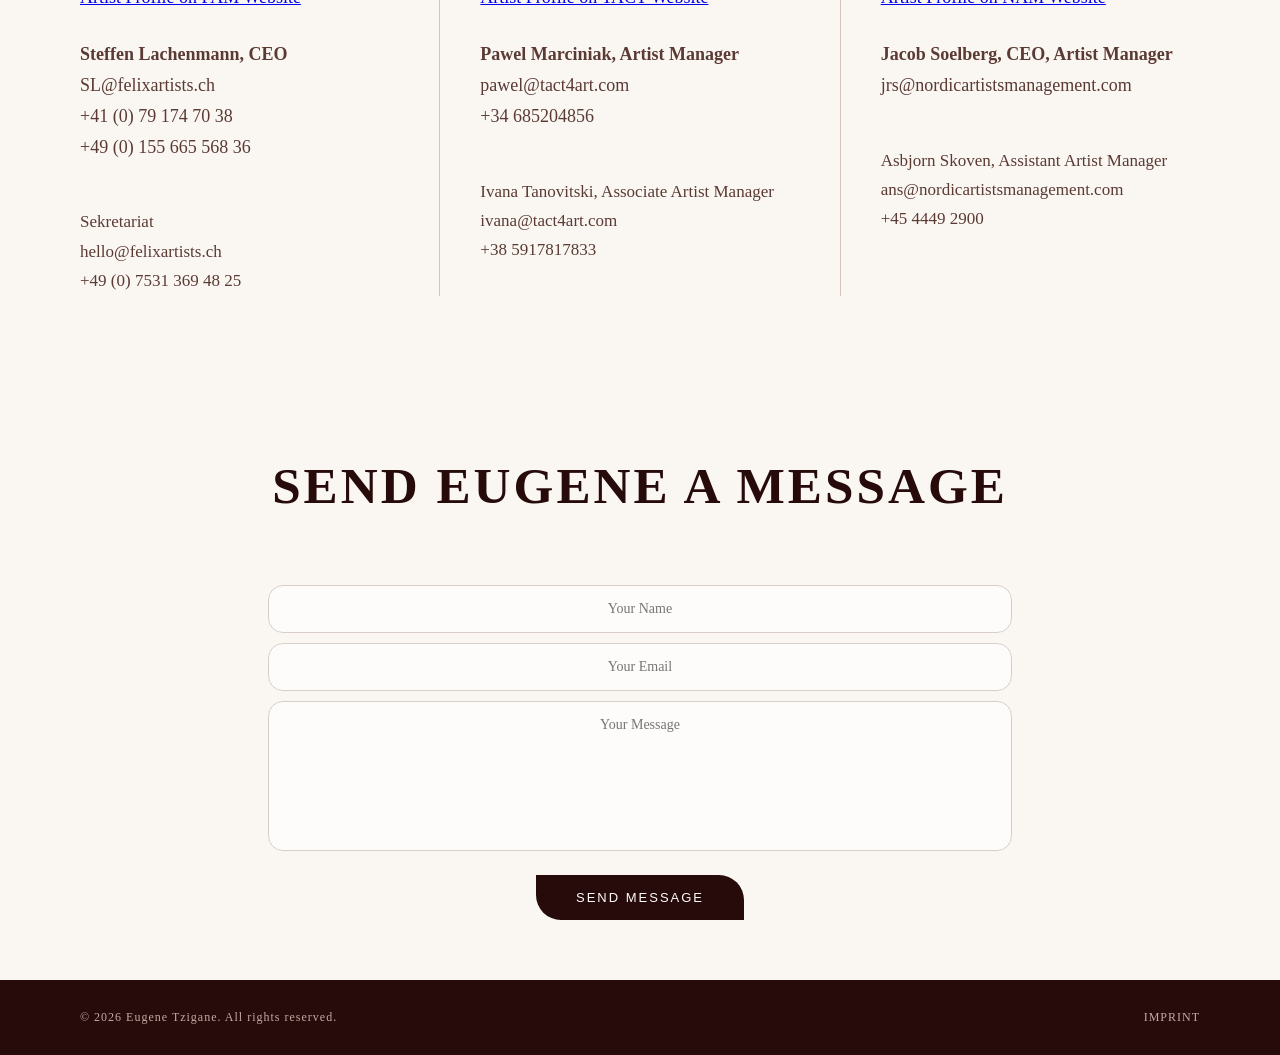
==== commit 517749e3: "smaller video" ====
--- a/index.html
+++ b/index.html
@@ -77,7 +77,7 @@
     <h2><em>Kullervo</em> in Kuopio</h2>
     <div class="video-container">
        <video controls>
-        <source src="./videos/Kullervo.mp4" type="video/mp4">
+        <source src="./videos/Kullervo(small).mp4" type="video/mp4">
        </video>
     </div>
  </section>
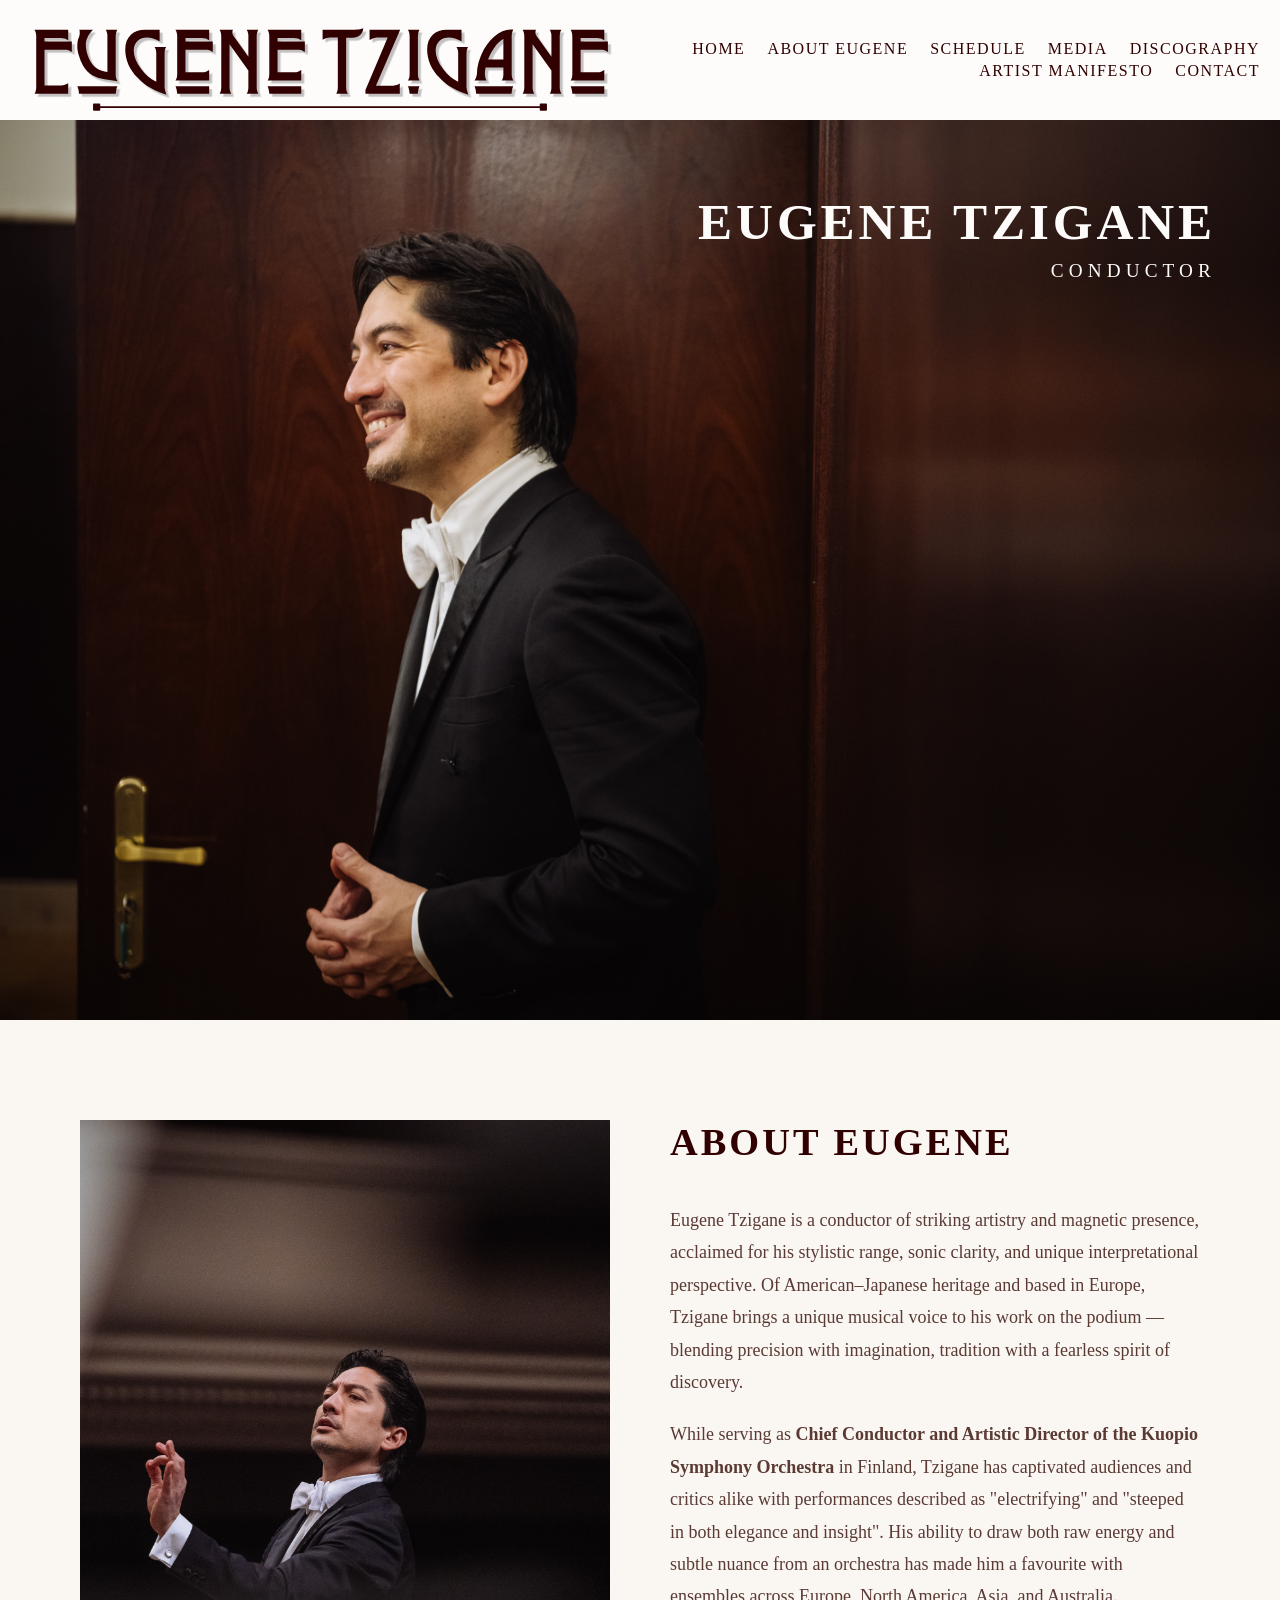
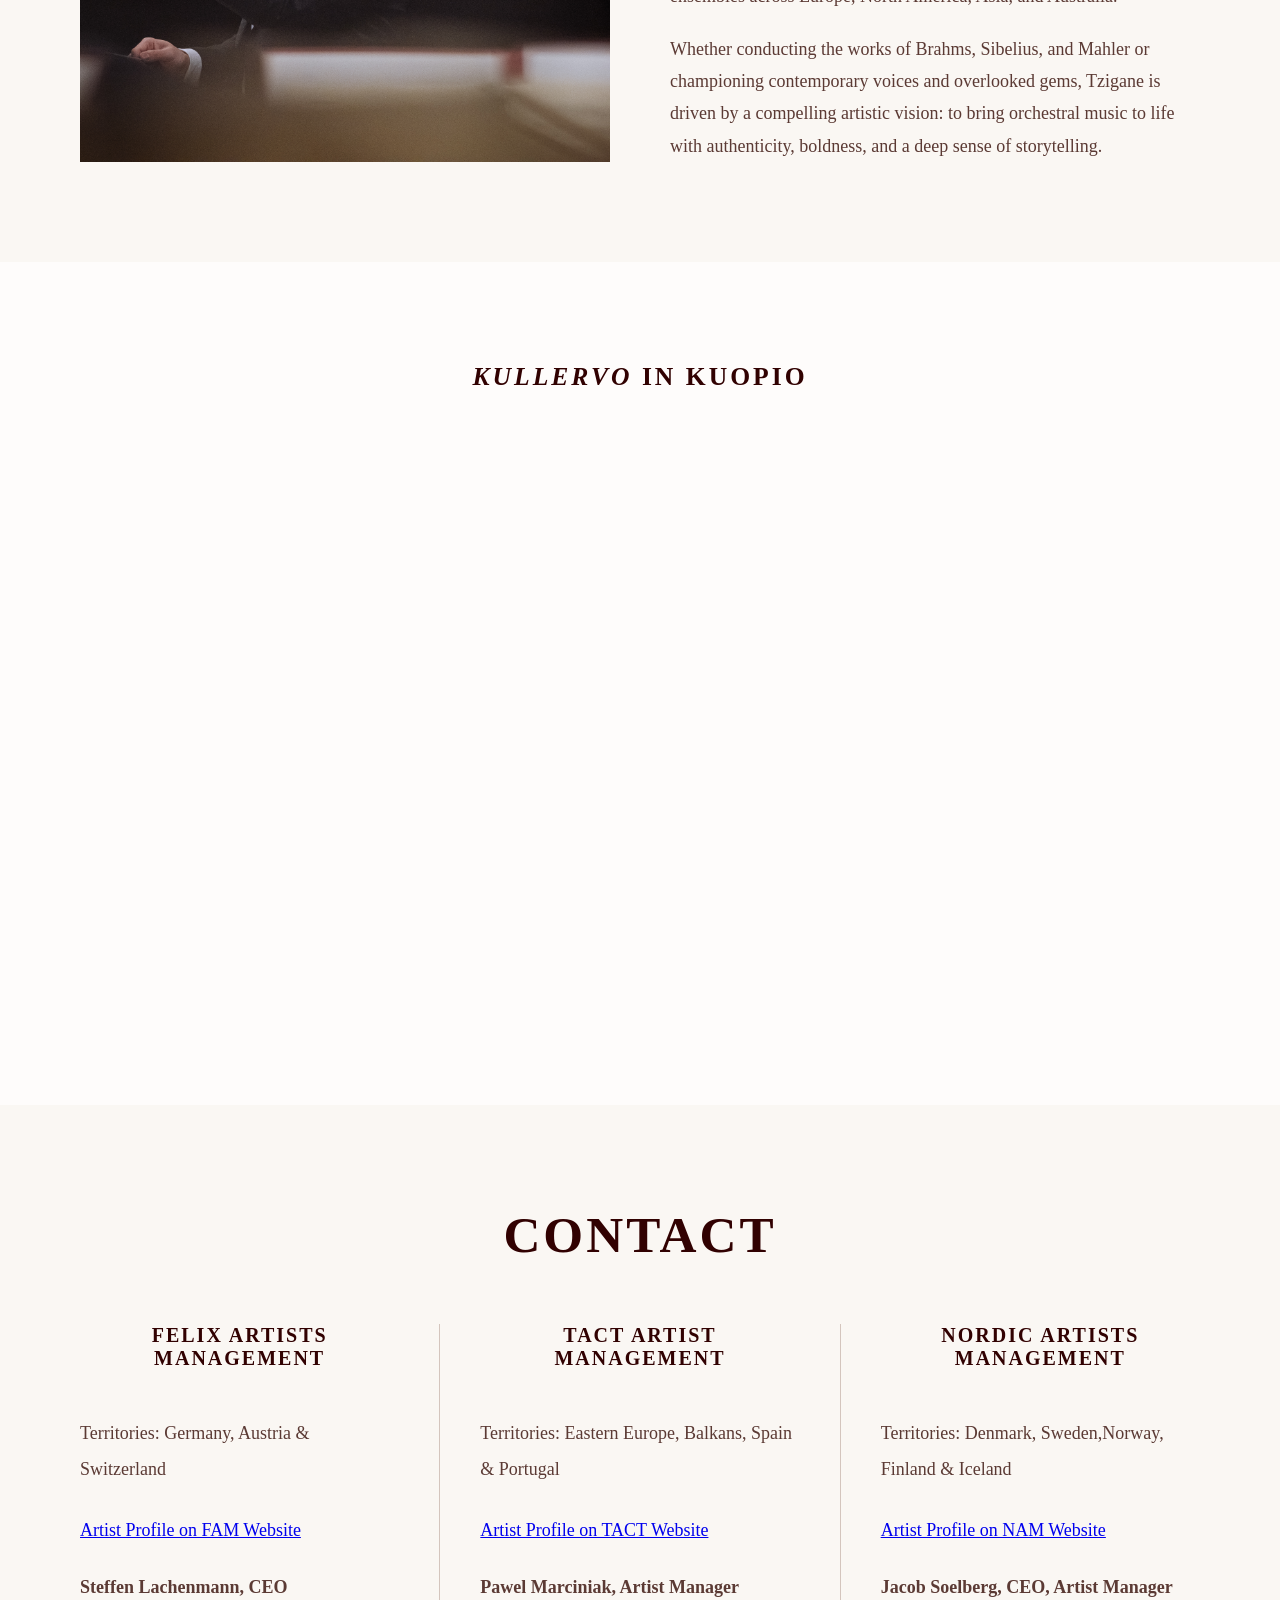
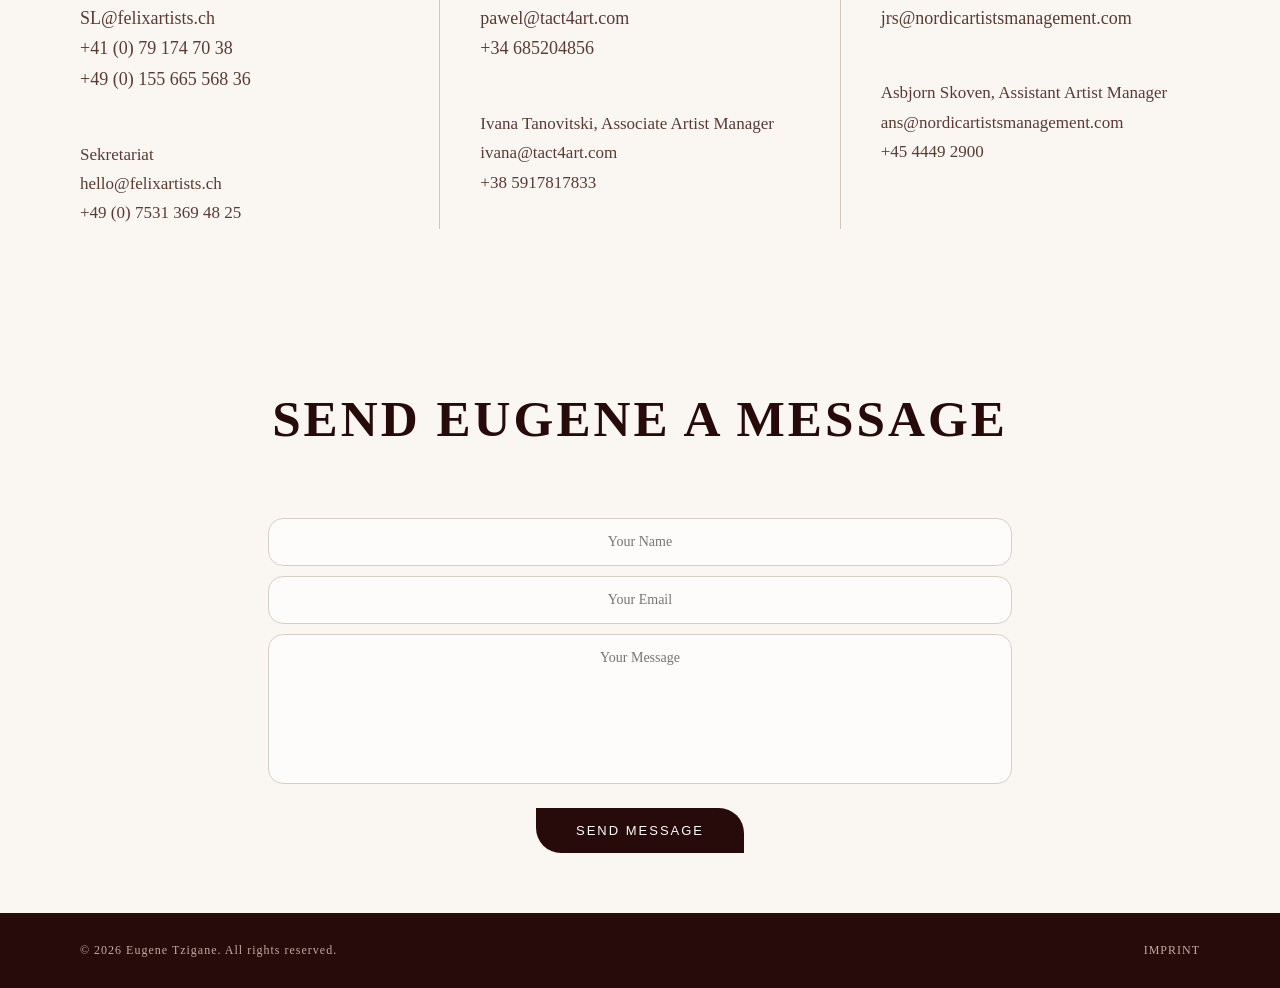
==== commit b19ad16c: "chnaged video to iframe" ====
--- a/index.html
+++ b/index.html
@@ -76,9 +76,12 @@
  <section id="video">
     <h2><em>Kullervo</em> in Kuopio</h2>
     <div class="video-container">
-       <video controls>
-        <source src="./videos/Kullervo(small).mp4" type="video/mp4">
-       </video>
+       <iframe 
+            width="560" height="315" 
+            src="https://www.youtube.com/embed/yH1UzXj5L1g?si=_CtYDAhDf_IDoim9&amp;start=2" 
+            title="YouTube video player" frameborder="0" allow="accelerometer; autoplay; clipboard-write; encrypted-media; gyroscope; picture-in-picture; web-share" referrerpolicy="strict-origin-when-cross-origin" 
+            allowfullscreen>
+            </iframe>
     </div>
  </section>
 
--- a/style.css
+++ b/style.css
@@ -277,18 +277,19 @@
 }
 
 .video-container {
-    position: relative;
     width: 100%;
+    max-width: 1000px;
+    margin: 0 auto;
     aspect-ratio: 16 / 9;
-}
-
-.video-container video {
-    position: absolute;
-    top: 0;
-    left: 0;
+    border-radius: 12px;
+    overflow: hidden;
+}
+
+.video-container iframe {
     width: 100%;
     height: 100%;
     border: none;
+    display: block;
 }
 
 
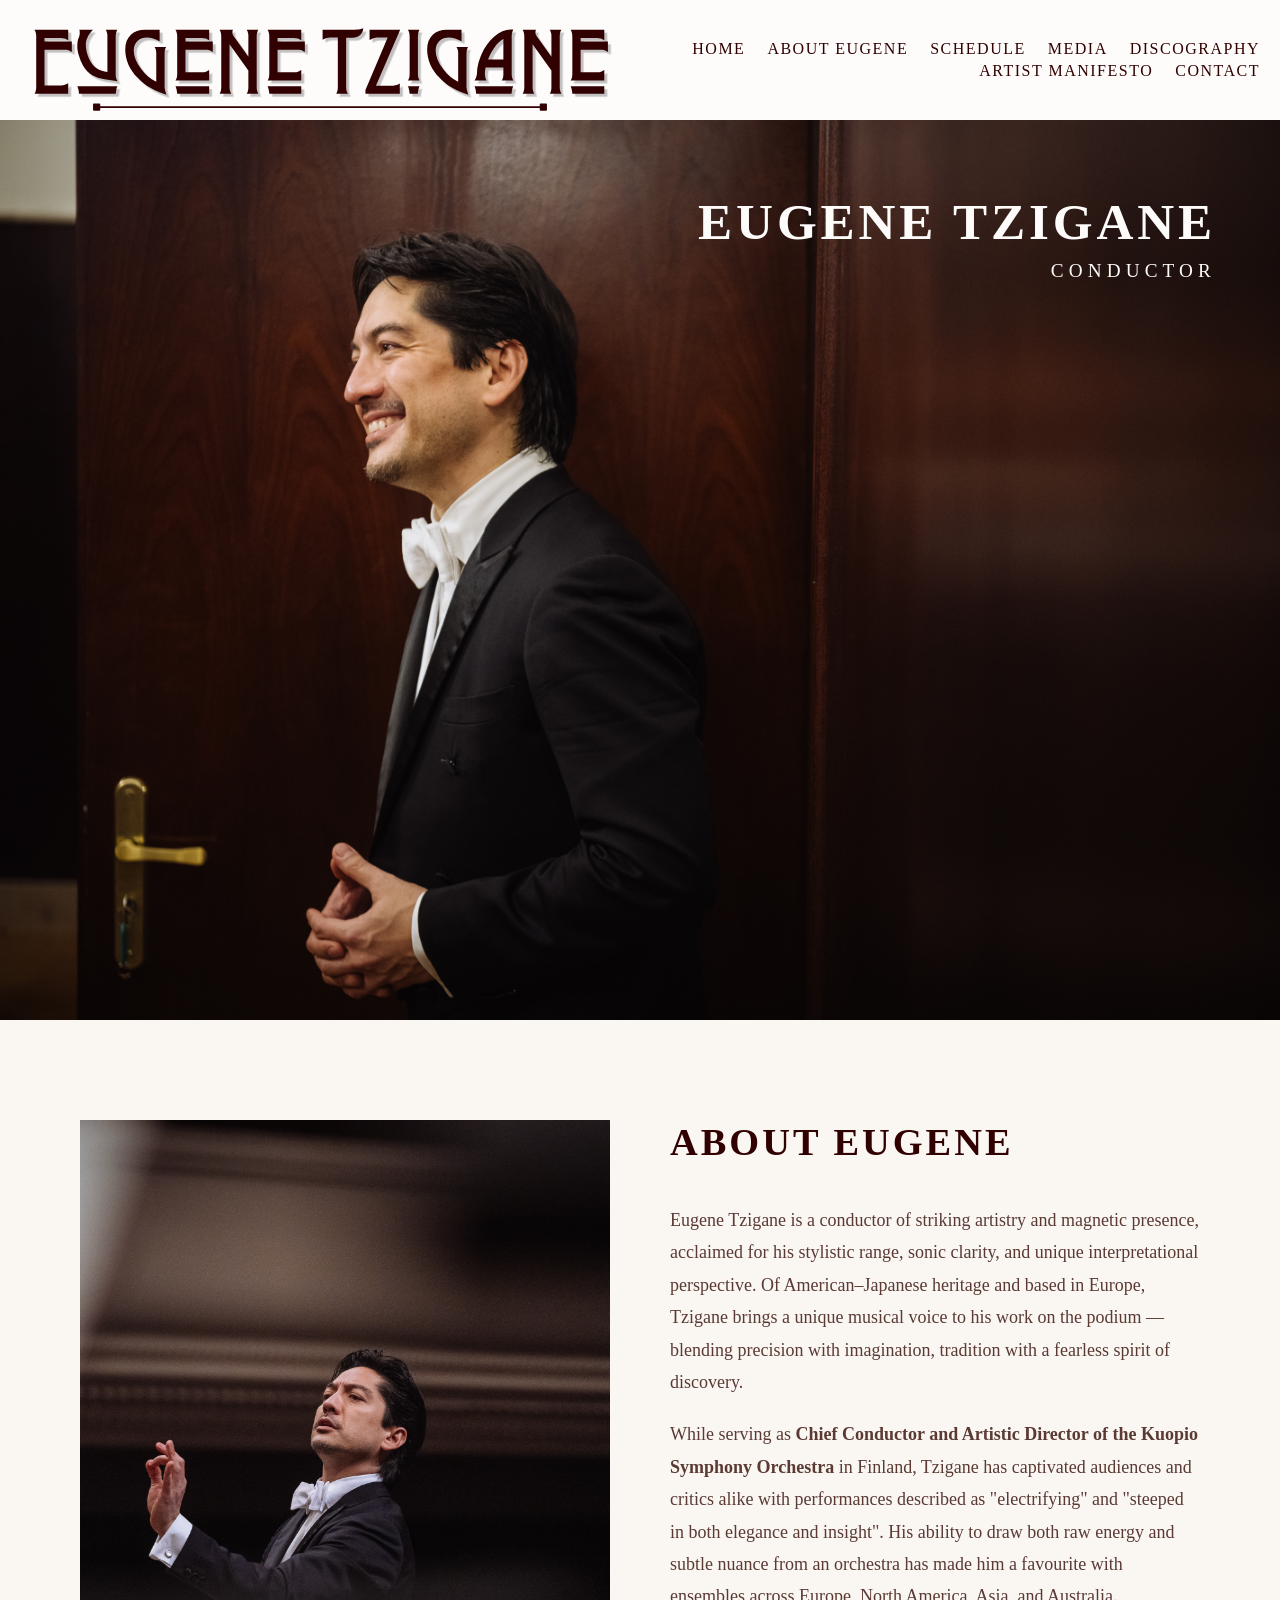
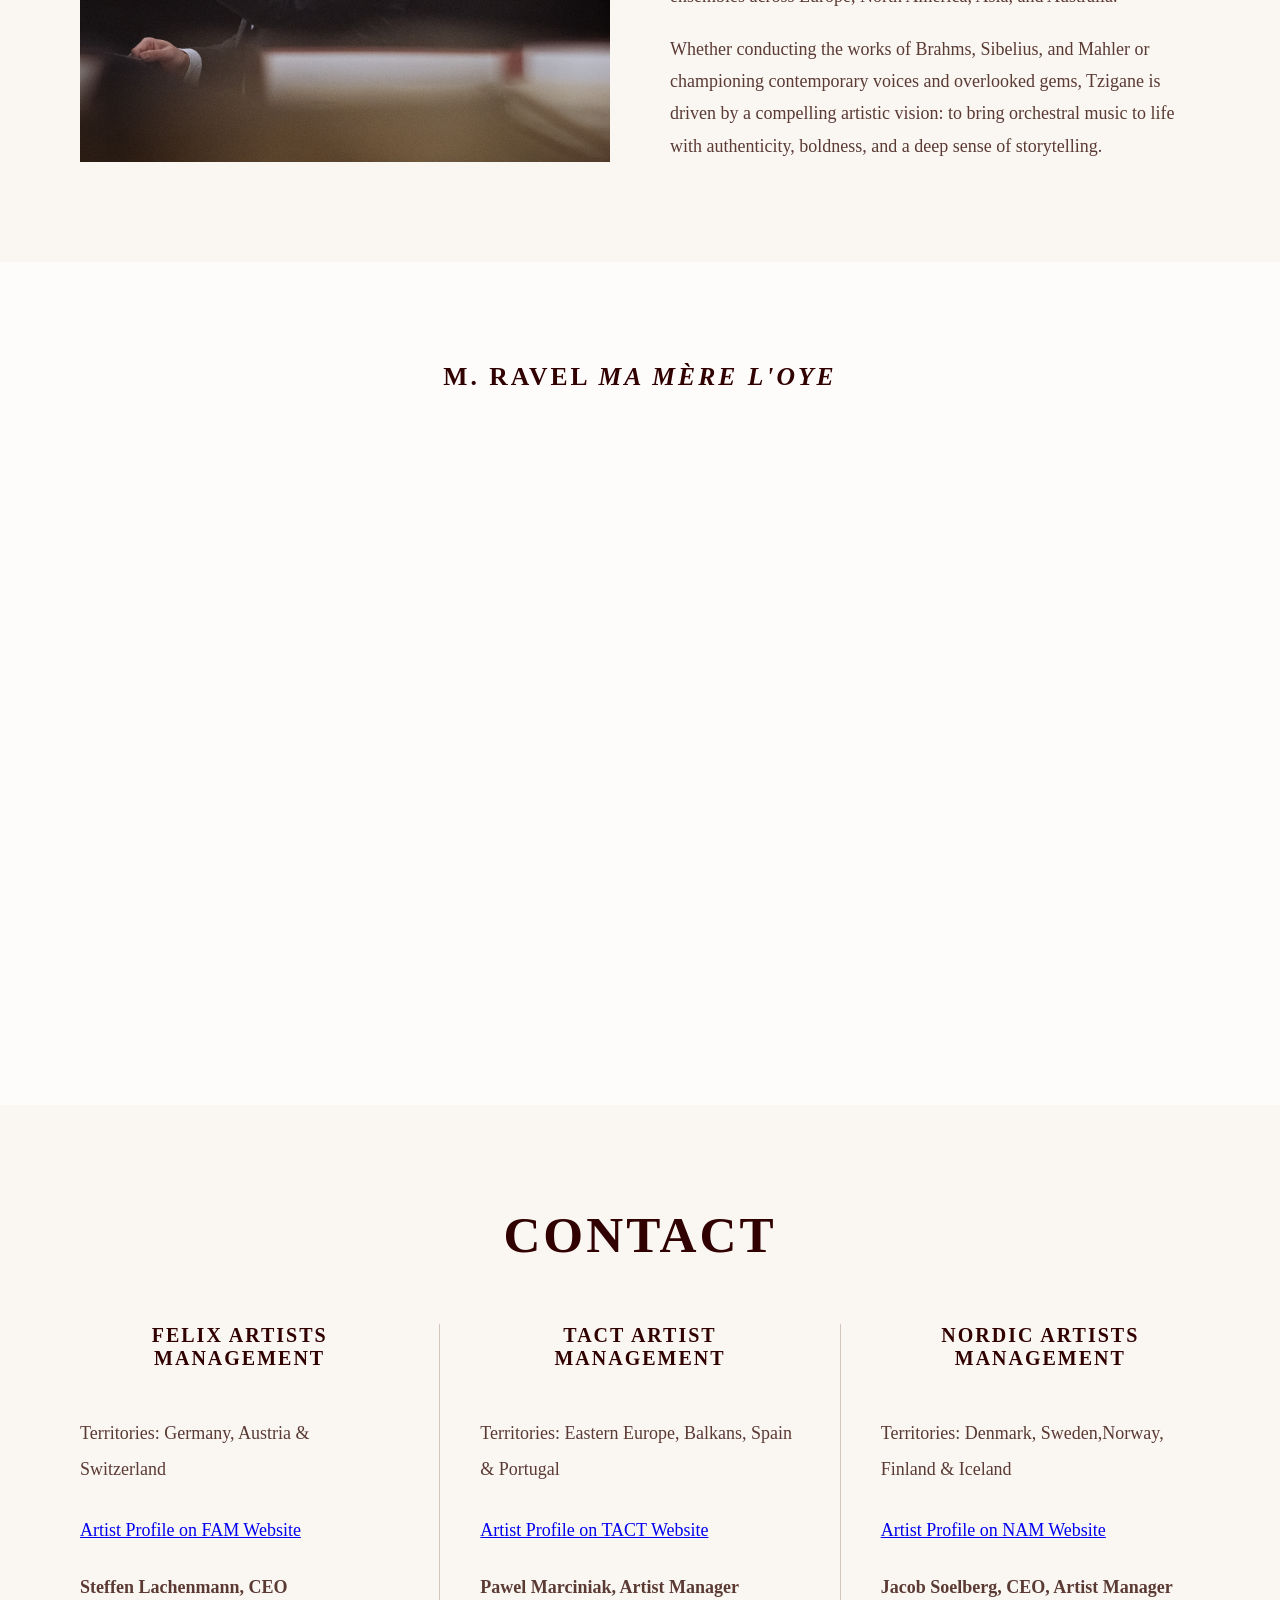
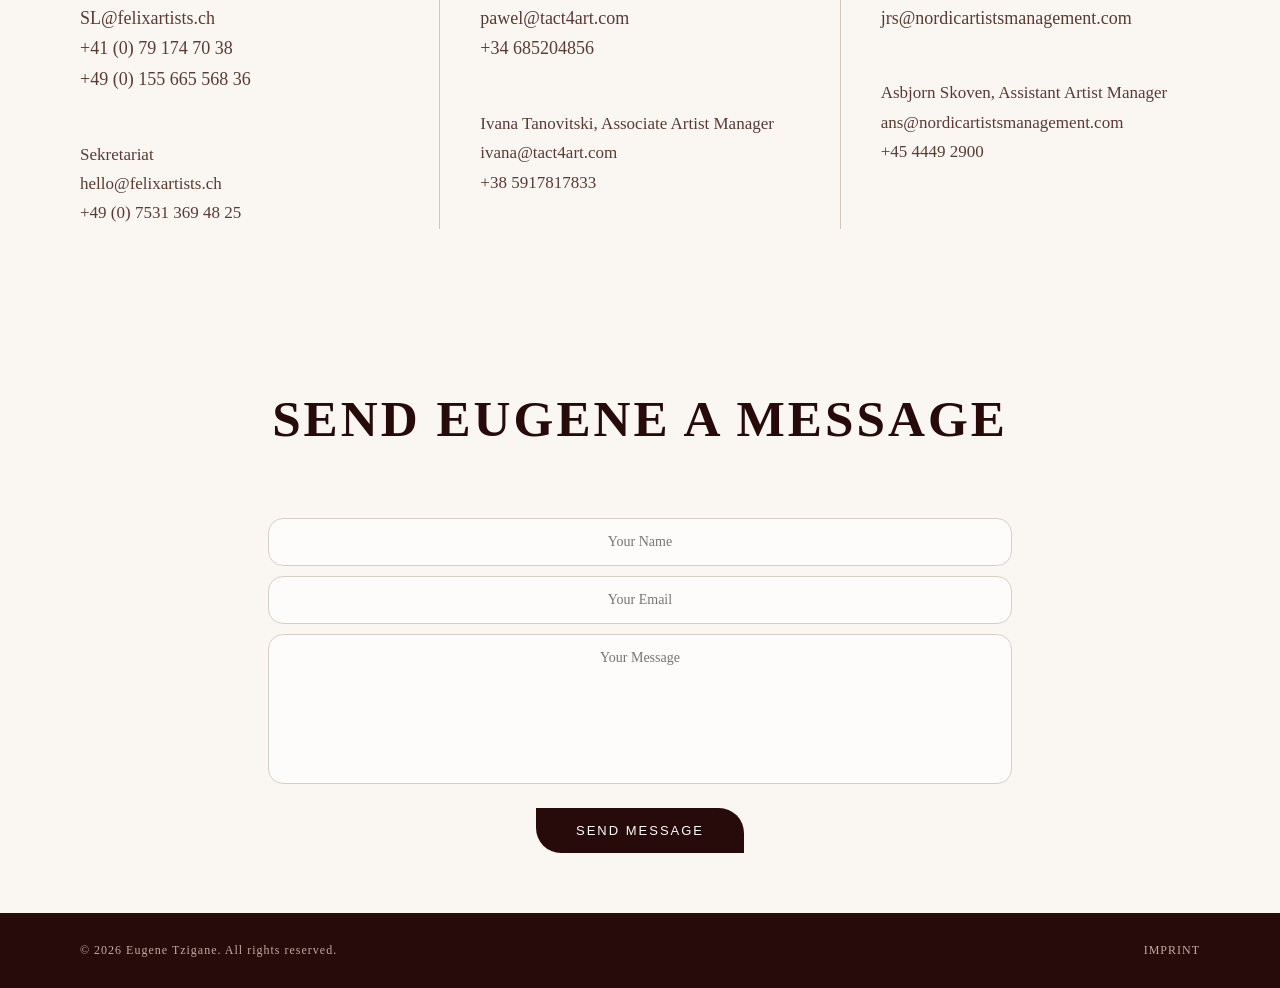
==== commit 583732b8: "changed video h2" ====
--- a/index.html
+++ b/index.html
@@ -74,7 +74,7 @@
 
 <!-- VIDEO SECTION -->
  <section id="video">
-    <h2><em>Kullervo</em> in Kuopio</h2>
+    <h2>M. Ravel <em>Ma mère l'oye</em></h2>
     <div class="video-container">
        <iframe 
             width="560" height="315" 
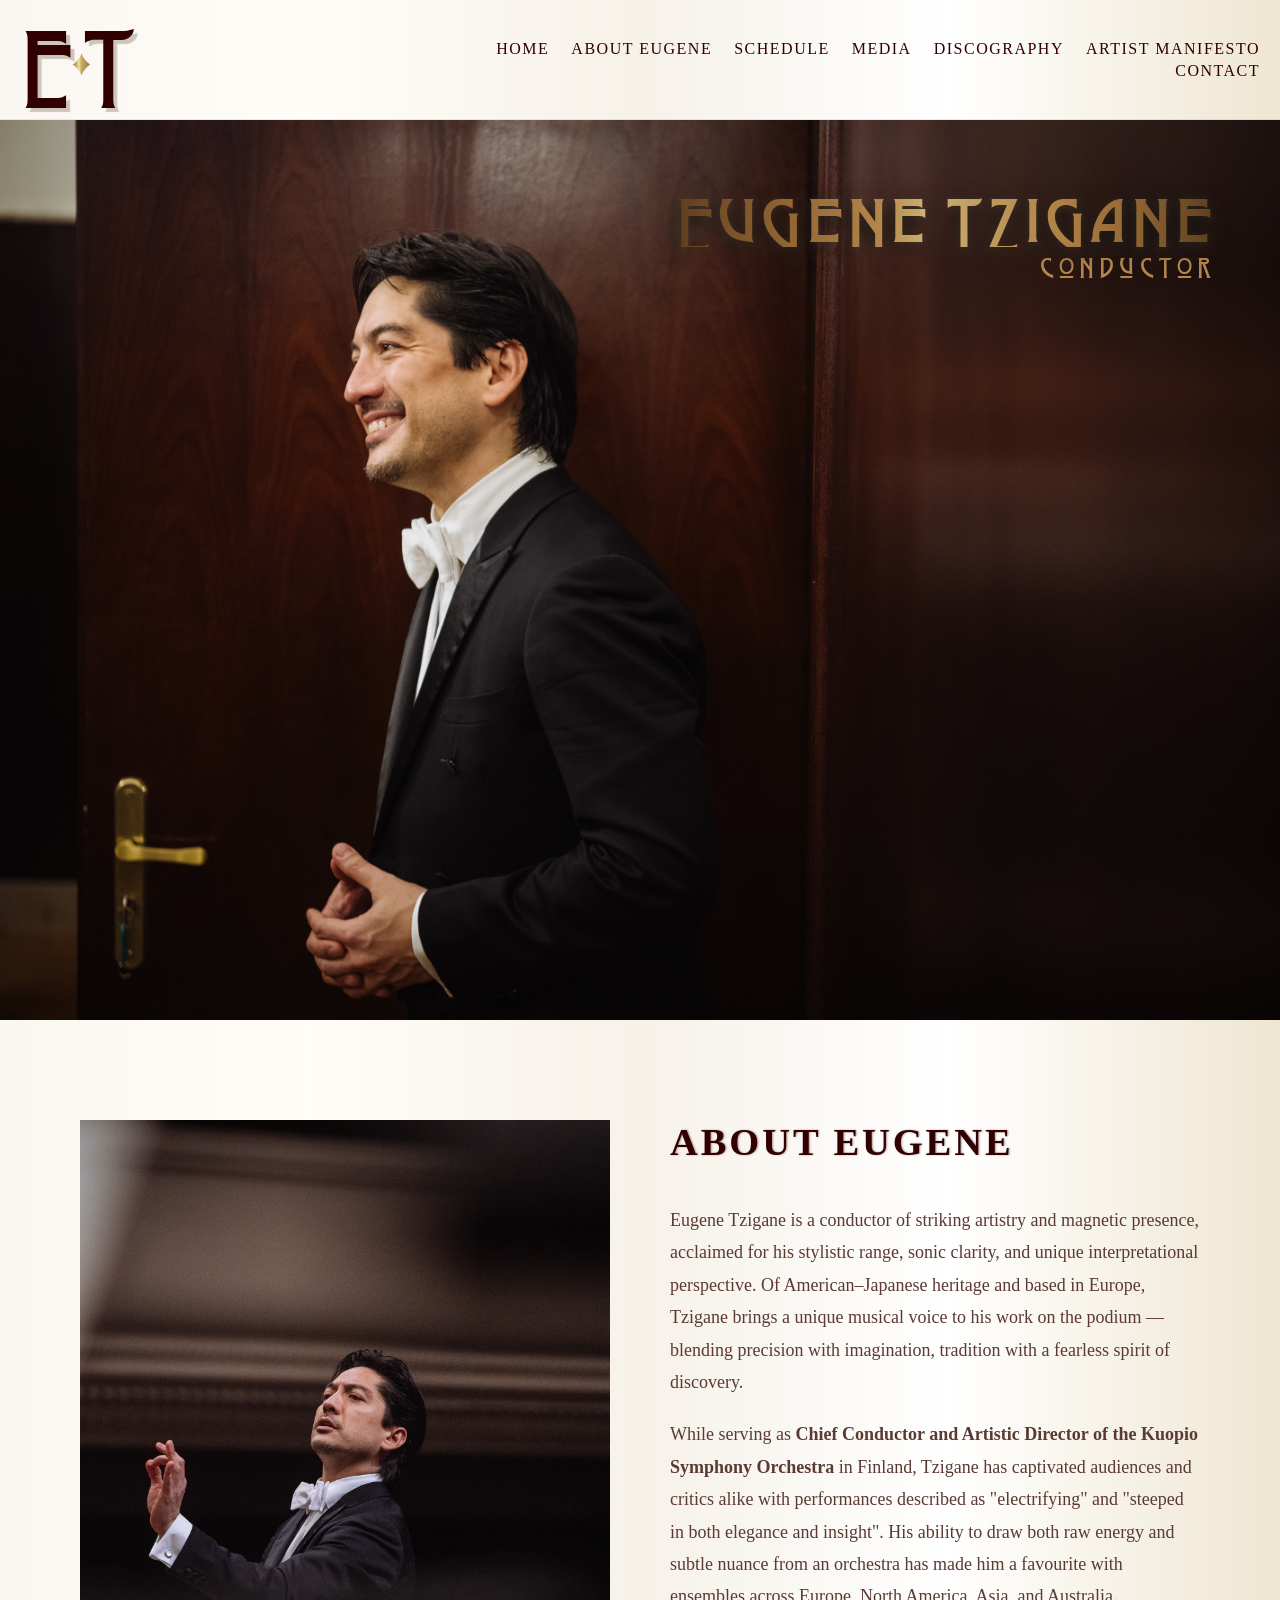
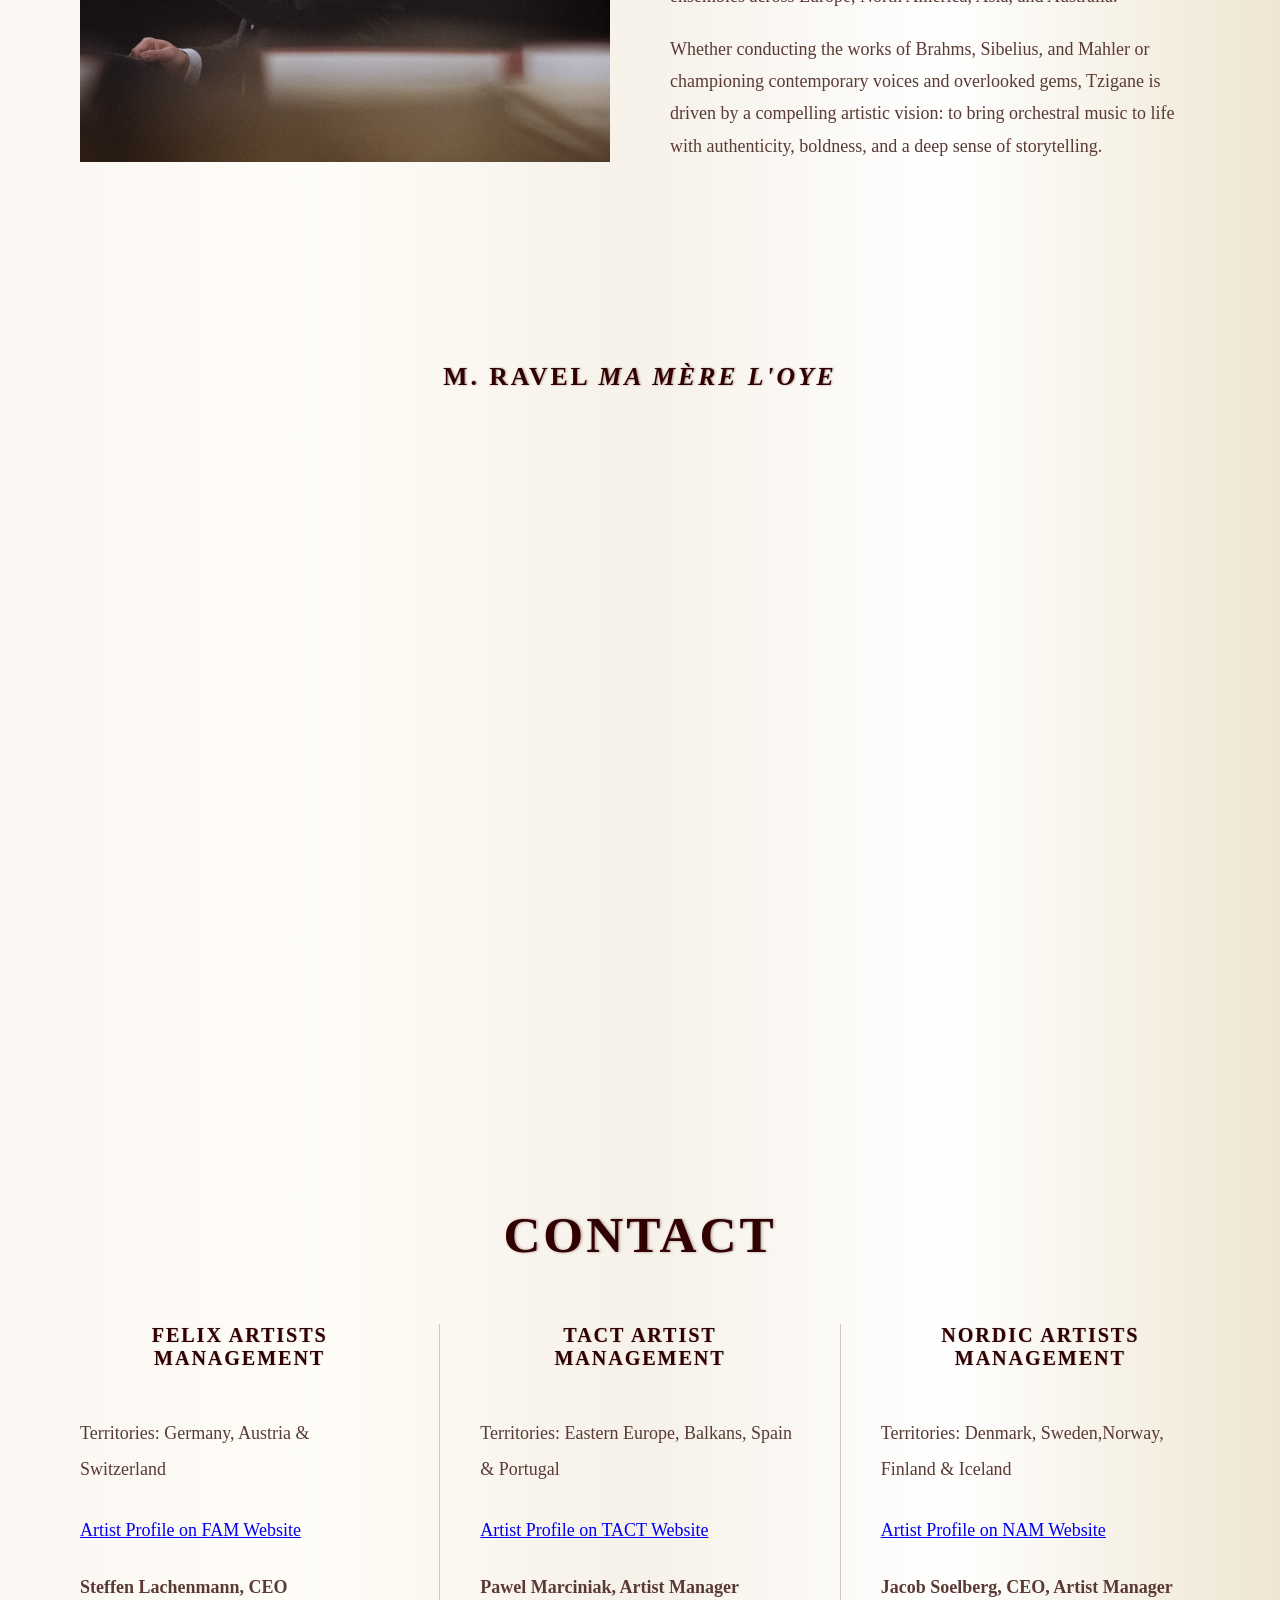
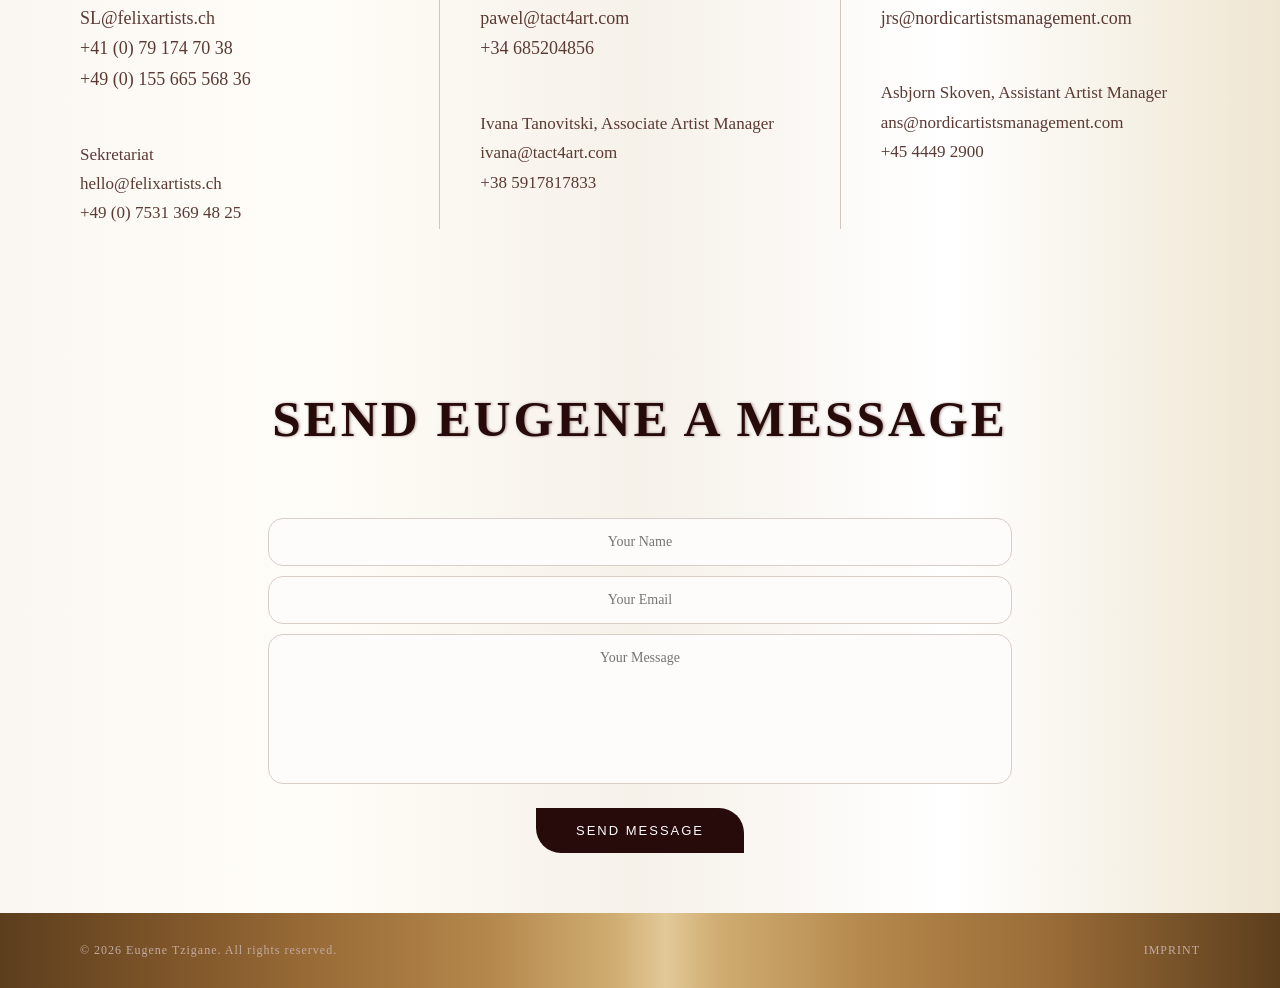
==== commit 1c59b48d: "new 'old ticket' look, logo changes" ====
--- a/index.html
+++ b/index.html
@@ -10,10 +10,31 @@
 <body>
 
 <!-- NAVIGATION -->
- <nav>
+ <nav class="home-nav">
     <div class="nav-logo">
         <a href="index.html">
-            <img src="images/logo.svg" alt="Eugene Tzigane Conductor"/>
+            <span class="logo-initials">
+                <span class="logo-letter">E</span>
+                <svg class="logo-diamond" viewBox="0 0 512 512" aria-hidden="true">
+
+                    <defs>
+                        <linearGradient id="navDiamondGradient" x1="0%" y1="0%" x2="100%" y2="0%">
+                            <stop offset="0%" stop-color="#9c7b3a" />
+                            <stop offset="20%" stop-color="#c8a96a" />
+                            <stop offset="35%" stop-color="#f3e1a0" />
+                            <stop offset="50%" stop-color="#c8a96a" />
+                            <stop offset="100%" stop-color="#9c7b3a" />
+                        </linearGradient>
+                    </defs>
+                    
+                    <path
+                        fill="url(#navDiamondGradient)"
+                        d="M431.76 256c-69 42.24-137.27 126.89-175.76 224.78C217.51 382.89 149.25 298.24 80.24 256c69-42.24 137.27-126.89 175.76-224.78C294.49 129.11 362.75 213.76 431.76 256z"
+                    />
+                </svg>
+                <span class="logo-letter">T</span>
+            </span>
+            <img class="logo-full" src="images/logo.svg" alt="Eugene Tzigane Conductor"/>
         </a>
     </div>
 
@@ -27,7 +48,7 @@
         <li><a href="index.html">Home</a></li>
         <li><a href="about.html">About Eugene</a></li>
         <li><a href="schedule.html">Schedule</a></li>
-        <li><a href="index.html#video">Media</a></li>
+        <li><a href="media.html">Media</a></li>
         <li><a href="discography.html">Discography</a></li>
         <li><a href="manifesto.html">Artist Manifesto</a></li>
         <li><a href="index.html#contact-info">Contact</a></li>
@@ -37,7 +58,7 @@
 <!-- HERO SECTION -->
  <section id="hero">
     <div class="hero-overlay">
-        <h1>Eugene Tzigane</h1>
+        <h1 class="gold-text">Eugene Tzigane</h1>
         <p>Conductor</p>
     </div>
  </section>
--- a/style.css
+++ b/style.css
@@ -1,4 +1,7 @@
 /* -- RESET & BASE --*/
+
+@import url('https://fonts.googleapis.com/css2?family=UnifrakturMaguntia&display=swap');
+
 * {
     margin: 0;
     padding: 0;
@@ -22,8 +25,16 @@
     display: flex;
     justify-content: space-between;
     align-items: center;
-    padding: 40px 20px 40px 20px;
-    background-color: #fefcfb;
+    padding: 40px 40px;
+    background: linear-gradient(
+        90deg,
+        #faf7f3 0%,
+        #fffdf8 24%,
+        #f6f1e9 50%,
+        #ffffff 74%,
+        #efe6d2 100%
+    );
+    border-bottom: 1px solid rgba(156, 123, 58, 0.15);
     position: fixed;
     top: 0;
     z-index: 100;
@@ -32,6 +43,7 @@
     height: 120px;
     min-height: 120px;
     width: 100%;
+    gap: 40px;
 }
 
 .nav-logo {
@@ -44,23 +56,98 @@
     display: block;
 }
 
+.nav-logo img.logo-full {
+    height: 120px;
+    width: auto;
+}
+
+/* initial state */
+.logo-initials {
+    display: block;
+}
+
+.home-nav .logo-full {
+    display: none;
+}
+
+/* scrolled state */
+
+.home-nav.scrolled .logo-initials {
+    display: none;
+}
+
+.home-nav.scrolled .logo-full {
+    display: block;
+}
+
+.logo-initials {
+    font-family: "Dyer Arts and Crafts";
+    font-size: 100px;
+
+    display: flex;
+    align-items: center;
+    gap: 0.5px;
+}
+
+.logo-letter {
+    color:#310101;
+    -webkit-text-fill-color: #310101;
+    text-shadow: 4px 4px 1px rgba(49, 30, 1, 0.235);
+}
+
+
+.logo-diamond {
+    width: 25px;
+    height: 25px;
+    display: block;
+    margin-right: -10px;
+    margin-top: 10px;
+    margin-left: -5px;
+
+}
+
+.nav-logo a,
+.nav-logo a:link,
+.nav-logo a:visited,
+.nav-logo a:hover,
+.nav-logo a:active {
+    text-decoration: none;
+}
+
 .nav-links {
    list-style: none;
    display: flex;
-   gap: 25px; 
+   gap: 20px; 
 }
 
 .nav-links a {
     text-decoration: none;
     color: #310101;
     font-size: 18px;
-    letter-spacing: 2px;
+    letter-spacing: 1.7x;
     text-transform: uppercase;
     white-space: nowrap;
 }
 
 .nav-links a:hover {
-    color: #a17d74;
+    color: #c8a96a;
+}
+
+.nav-links a.active-link {
+    background-image: linear-gradient(
+        90deg,
+        #9c7b3a 0%,
+        #c8a96a 35%,
+        #f3e1a0 50%,
+        #c8a96a 65%,
+        #9c7b3a 100%
+    );
+
+    background-clip: text;
+    -webkit-background-clip: text;
+
+    color: transparent;
+    -webkit-text-fill-color: transparent;
 }
 
 .hamburger {
@@ -126,12 +213,18 @@
         top: 120px;
         left: 0;
         width: 100%;
-        background-color: #fefcfb;
+        background: linear-gradient(
+        90deg,
+        #faf7f3 0%,
+        #fffdf8 24%,
+        #f6f1e9 50%,
+        #ffffff 74%,
+        #efe6d2 100%
+    );
         flex-direction: column;
         align-items: center;
         gap: 20px;
         padding: 30px 20px;
-        border-top: 1px solid #d8cec7;
     }
 
     .nav-links.active {
@@ -173,6 +266,22 @@
     }
 
     .nav-logo img {
+        height: 60px;
+    }
+
+    .logo-initials {
+        font-size: 60px;
+        gap: 0.5px;
+    }
+
+    .logo-diamond {
+        width: 15px;
+        height: 15px;
+        margin-left: -2px;
+        margin-right: -6px;
+    }
+
+    .home-nav .nav-logo img.logo-full {
         height: 60px;
     }
 
@@ -198,22 +307,62 @@
     position: sticky;
     top: 8vh;
     margin-right: 5vw;
-    color: #fefcfb;
     text-align: end;
 }
 
 .hero-overlay h1 {
-    font-size: 4vw;
-    font-weight: bold;
+    font-size: 5.5vw;
     letter-spacing: 0.3vw;
-    text-transform: uppercase;
     margin-bottom: 1vh;
+    font-weight: lighter;
 }
 
 .hero-overlay p {
-    font-size: 1.5vw;
+    font-family: "Dyer Arts and Crafts";
+    font-size: 2vw;
     letter-spacing: 0.4vw;
-    text-transform: uppercase;
+    color: #b4874c;
+}
+
+@font-face {
+    font-family: "Dyer Arts and Crafts";
+    src: url("fonts/DyerArtsAndCrafts.ttf") format("truetype");
+}
+
+.gold-text {
+
+    font-family: "Dyer Arts and Crafts";
+    display: block;
+
+    background-image: linear-gradient(
+    90deg,
+    #5c3e1d 0%,
+    #7b5328 10%,
+    #9a6c37 25%,
+    #b4874c 38%,
+    #c8a96a 45%,
+    #e2c998 48%,
+    #c8a96a 50%,
+    #b4874c 68%,
+    #9a6c37 82%,
+    #5c3e1d 100%
+);
+
+
+    background-clip: text;
+    -webkit-background-clip: text;
+
+    color: transparent;
+    -webkit-text-fill-color: transparent;
+
+
+   filter:
+    drop-shadow(0 6px 10px black)
+    drop-shadow(0 2px 4px rgba(255,245,200,0.15));
+
+    width: fit-content;
+    margin-left: auto;
+    letter-spacing: 0.08em;
 }
 
 /*--  HOME BIO --*/
@@ -222,7 +371,14 @@
     align-items: stretch;
     gap: 60px;
     padding: 100px 80px;
-    background-color: #faf7f3;
+    background: linear-gradient(
+        90deg,
+        #faf7f3 0%,
+        #fffdf8 24%,
+        #f6f1e9 50%,
+        #ffffff 74%,
+        #efe6d2 100%
+    );
 }
 
 .bio-image {
@@ -252,6 +408,7 @@
     text-transform: uppercase;
     color: #310101;
     padding-bottom: 20px;
+    text-shadow: 1px 0px 2px rgba(49, 1, 1, 0.40);
 }
 
 .bio-text p {
@@ -264,7 +421,14 @@
 /* -- HOME VIDEO --*/
 #video {
     padding: 100px 80px;
-    background-color: #fefcfb;
+    background: linear-gradient(
+        90deg,
+        #faf7f3 0%,
+        #fffdf8 24%,
+        #f6f1e9 50%,
+        #ffffff 74%,
+        #efe6d2 100%
+    );
     text-align: center;
 }
 
@@ -274,6 +438,7 @@
     text-transform: uppercase;
     color: #310101;
     margin-bottom: 50px;
+    text-shadow: 1px 0px 2px rgba(49, 1, 1, 0.40);
 }
 
 .video-container {
@@ -297,7 +462,14 @@
 /*-- CONTACT --*/
 #contact-info {
     padding: 100px 80px;
-    background-color: #faf7f3;
+    background: linear-gradient(
+        90deg,
+        #faf7f3 0%,
+        #fffdf8 24%,
+        #f6f1e9 50%,
+        #ffffff 74%,
+        #efe6d2 100%
+    );
     text-align: center;
 }
 
@@ -307,6 +479,7 @@
     text-transform: uppercase;
     color: #310101;
     margin-bottom: 60px;
+    text-shadow: 1px 0px 3px rgba(49, 1, 1, 0.40);
 }
 
 .contacts-wrapper {
@@ -336,6 +509,7 @@
     color: #310101;
     margin-bottom: 20px;
     text-align: center;
+    text-shadow: 0.5px 0px 1px rgba(49, 1, 1, 0.40);
 }
 
 .management-column p {
@@ -366,7 +540,14 @@
 
 #message {
    padding: 60px 20px;
-    background-color: #faf7f3;
+    background: linear-gradient(
+        90deg,
+        #faf7f3 0%,
+        #fffdf8 24%,
+        #f6f1e9 50%,
+        #ffffff 74%,
+        #efe6d2 100%
+    );
     text-align: center;
 }
 
@@ -376,6 +557,7 @@
     text-transform: uppercase;
     color: #270b0b;
     margin-bottom: 60px; 
+    text-shadow: 1px 0px 3px rgba(49, 1, 1, 0.40);
 }
 
 .contact-form {
@@ -417,7 +599,14 @@
 }
 
 #message button:hover {
-    background-color: #5b3a34;
+    background: linear-gradient(
+        90deg,
+        #9c7b3a 0%,
+        #c8a96a 35%,
+        #f3e1a0 50%,
+        #c8a96a 65%,
+        #9c7b3a 100%
+    );
 }
 
 
@@ -428,7 +617,19 @@
     justify-content: space-between;
     align-items: center;
     padding: 30px 80px;
-    background-color: #270b0b;
+    background-image: linear-gradient(
+    90deg,
+    #5c3e1d 0%,
+    #7b5328 12%,
+    #9a6c37 25%,
+    #b4874c 38%,
+    #d0ad72 48%,
+    #e2c998 52%,
+    #d0ad72 56%,
+    #b4874c 68%,
+    #9a6c37 82%,
+    #5c3e1d 100%
+);
     color: #c2aaa3;
     font-size: 12px;
     letter-spacing: 1px;
@@ -450,32 +651,54 @@
 /*-- ABOUT PAGE --*/
 
 #about-bio {
-    background-color: #faf7f3;
+   background: linear-gradient(
+        90deg,
+        #faf7f3 0%,
+        #fffdf8 24%,
+        #f6f1e9 50%,
+        #ffffff 74%,
+        #efe6d2 100%
+    );
 }
 
 #page-header {
     justify-content: center;
+    background: linear-gradient(
+        90deg,
+        #faf7f3 0%,
+        #fffdf8 24%,
+        #f6f1e9 50%,
+        #ffffff 74%,
+        #efe6d2 100%
+    );
     font-size: 2vw;
     text-align: center;
-    background-color: #faf7f3;
     padding: 60px;
-    border-bottom: 1px solid #d8cec7;
-    width: 60%;
+    width: 100%;
     margin: 0 auto;
 }
 
+#page-header h1 {
+    text-shadow: 1px 0px 3px rgba(49, 1, 1, 0.40);
+}
+
 .bio-block {
+    display: flex;
+    align-items: stretch;
+    gap: 40px;
     padding: 60px 80px;
-    overflow:hidden;
-    background-color: #faf7f3;
+    align-items: stretch;
 }
 
 .bio-block.reverse {
-    background-color: #fefcfb;
+    flex-direction: row-reverse;
 }
 
 .bio-block-text {
-    width: 100%;
+    flex: 1;
+    display: flex;
+    flex-direction: column;
+    justify-content: space-between;
 }
 
 .bio-block-text h2 {
@@ -484,7 +707,9 @@
     text-transform: uppercase;
     color: #310101;
     margin-bottom: 20px;
-}
+    text-shadow: 1px 0px 1px rgba(49, 1, 1, 0.40);
+}
+
 
 .bio-block-text p {
     font-size: 16px;
@@ -495,28 +720,41 @@
 
 .bio-block-image {
     width: 40%;
-    float: right;
-    margin: 0 0 30px 40px;
+    flex-shrink: 0;
 }
 
 .bio-block-image img {
     width: 100%;
-    height: auto;
+    height: 100%;
     display: block;
-    object-fit: contain;
+    object-fit: cover;
 }
 
 
 .bio-block.reverse .bio-block-image {
-    float: left;
-    margin: 0 40px 30px 0;
+    margin: 0;
+}
+
+.engagements-link {
+    color: #310101;
+}
+
+.engagements-link:hover {
+    color:rgba(49, 1, 1, 0.40)
 }
 
 /*-- AWARDS --*/
 
 #awards {
     padding: 100px 80px;
-    background-color: #faf7f3;
+    background: linear-gradient(
+        90deg,
+        #faf7f3 0%,
+        #fffdf8 24%,
+        #f6f1e9 50%,
+        #ffffff 74%,
+        #efe6d2 100%
+    );
     text-align: center;
 }
 
@@ -526,6 +764,7 @@
     text-transform: uppercase;
     color: #310101;
     margin-bottom: 60px;
+    text-shadow: 1px 0px 1px rgba(49, 1, 1, 0.40);
 }
 
 .awards-wrapper {
@@ -560,11 +799,22 @@
 
 /* -- SCHEDULE PAGE --*/
 
+.schedule-background {
+    background: linear-gradient(
+        90deg,
+        #faf7f3 0%,
+        #fffdf8 24%,
+        #f6f1e9 50%,
+        #ffffff 74%,
+        #efe6d2 100%
+    );
+}
+
+
 #schedule-page {
     max-width: 1000px;
     margin: 0 auto;
     padding: 40px 80px 100px;
-    background-color: #faf7f3;
 }
 
 .schedule-item {
@@ -603,6 +853,7 @@
     color: #310101;
     margin-bottom: 15px;
     line-height: 1.4;
+    text-shadow: 1px 0px 1px rgba(49, 1, 1, 0.40);
 }
 
 .highlight-title {
@@ -676,7 +927,14 @@
     }
 
     .schedule-button:hover {
-        background-color: #5b3a34;
+        background: linear-gradient(
+        90deg,
+        #9c7b3a 0%,
+        #c8a96a 35%,
+        #f3e1a0 50%,
+        #c8a96a 65%,
+        #9c7b3a 100%
+    );
     }
 
 .masterclass-dates {
@@ -696,6 +954,84 @@
     font-size: 18px;
     color: #8b6b63;
 }
+
+/* manifesto */
+
+
+    .manifesto-page {
+        background: linear-gradient(
+            90deg,
+            #faf7f3 0%,
+            #fffdf8 24%,
+            #f6f1e9 50%,
+            #ffffff 74%,
+            #efe6d2 100%
+        );
+}
+
+    #manifesto-header {
+        padding: 220px 40px 120px;
+        text-align: center;
+    }
+
+    #manifesto-header h1 {
+        font-size: 4rem;
+        line-height: 1.1;
+        max-width: 900px;
+        margin: 0 auto;
+        color: #310101;
+        text-shadow: 1px 0px 4px rgba(49, 1, 1, 0.40);
+    }
+
+    .manifesto-block {
+        max-width: 850px;
+        margin: 0 auto;
+        padding: 80px 40px 120px;
+    }
+
+    .manifesto-author {
+        font-family: "Cormorant Garamond", serif;
+        font-size: 1.4rem;
+        font-style: italic;
+        color: #310101;
+        margin-bottom: 50px;
+        text-align: center;
+        text-shadow: 0.5px 0px 1px rgba(49, 1, 1, 0.40);
+    }
+
+    .manifesto-text p {
+        font-size: 1.15rem;
+        line-height: 2;
+        color: #310101;
+    }
+
+
+    .manifesto-text p:first-child::first-letter {
+
+        font-family: "UnifrakturMaguntia";
+
+        float: left;
+        font-size: 8rem;
+        line-height: 0.8;
+        margin-right: 10px;
+        padding-top: 15px;
+        margin-bottom: -30px;
+
+        background-image: linear-gradient(
+        90deg,
+        #9c7b3a 0%,
+        #c8a96a 35%,
+        #f3e1a0 50%,
+        #c8a96a 65%,
+        #9c7b3a 100%
+    );
+
+    background-clip: text;
+    -webkit-background-clip: text;
+
+    color: transparent;
+    -webkit-text-fill-color: transparent;
+    }
 
 /*-- RESPONSIVE --*/
 
@@ -794,6 +1130,10 @@
     }
 
     .nav-logo img {
+        height: 60px;
+    }
+
+    .home-nav .nav-logo img.logo-full {
         height: 60px;
     }
 
@@ -856,7 +1196,10 @@
     }
 
     /* about.html bio blocks */
-    .bio-block {
+
+
+    .bio-block, .bio-block.reverse {
+        flex-direction: column;
         padding: 30px 20px;
     }
 
@@ -954,8 +1297,7 @@
         font-size: 15px;
     }
 
-
-
+    
 
  
     /* footer */
